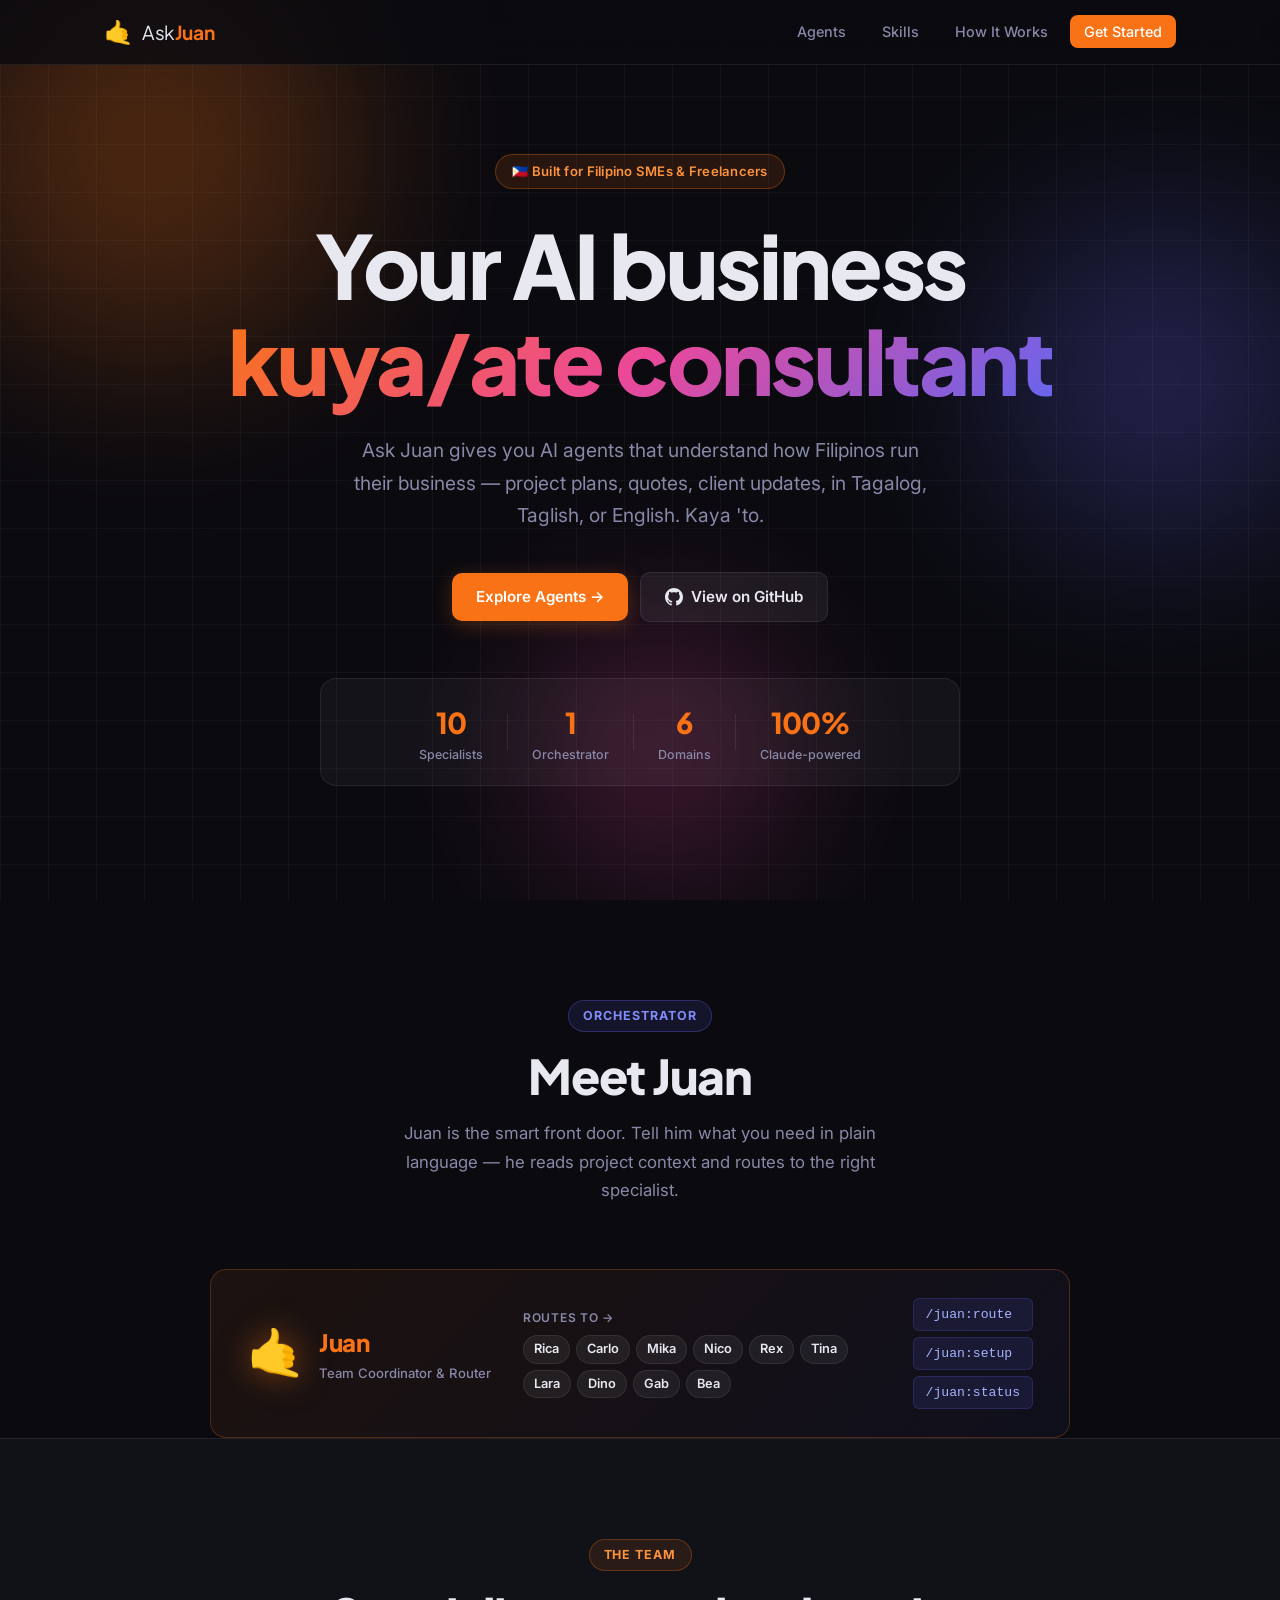
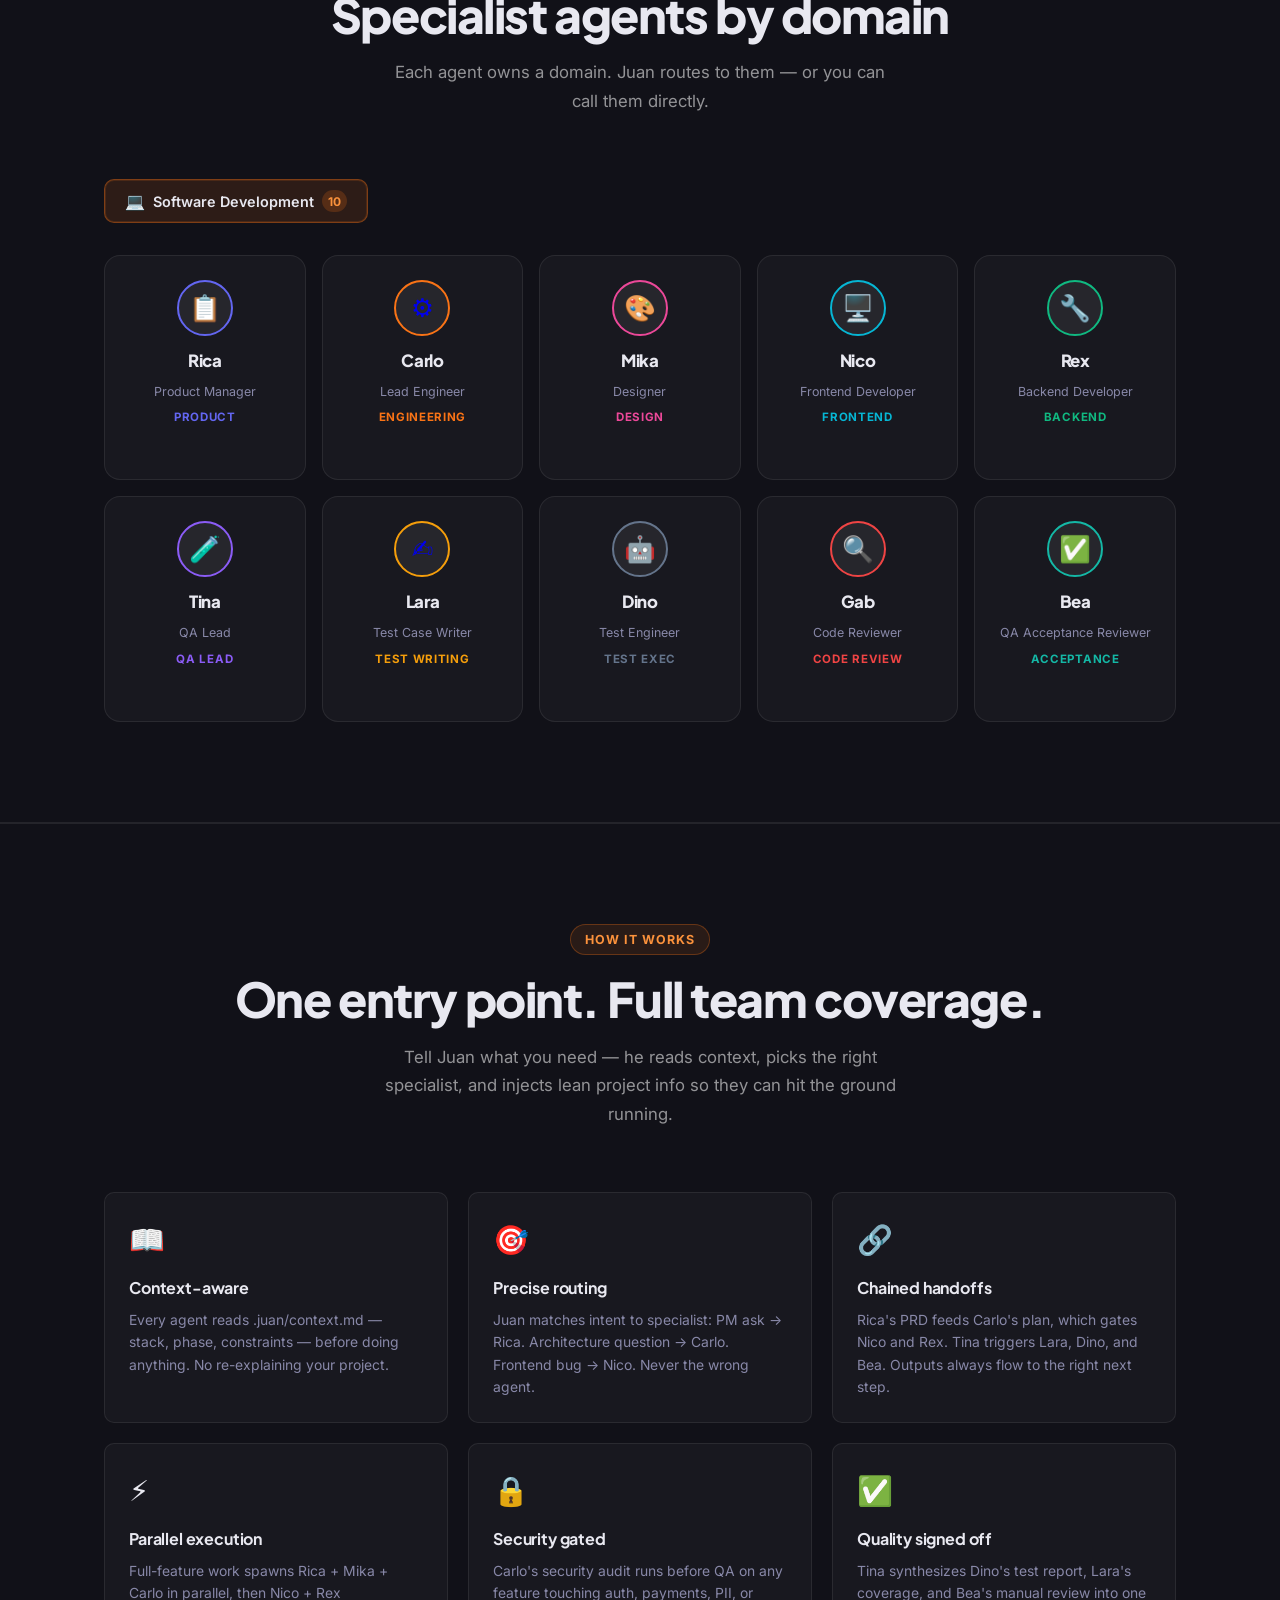
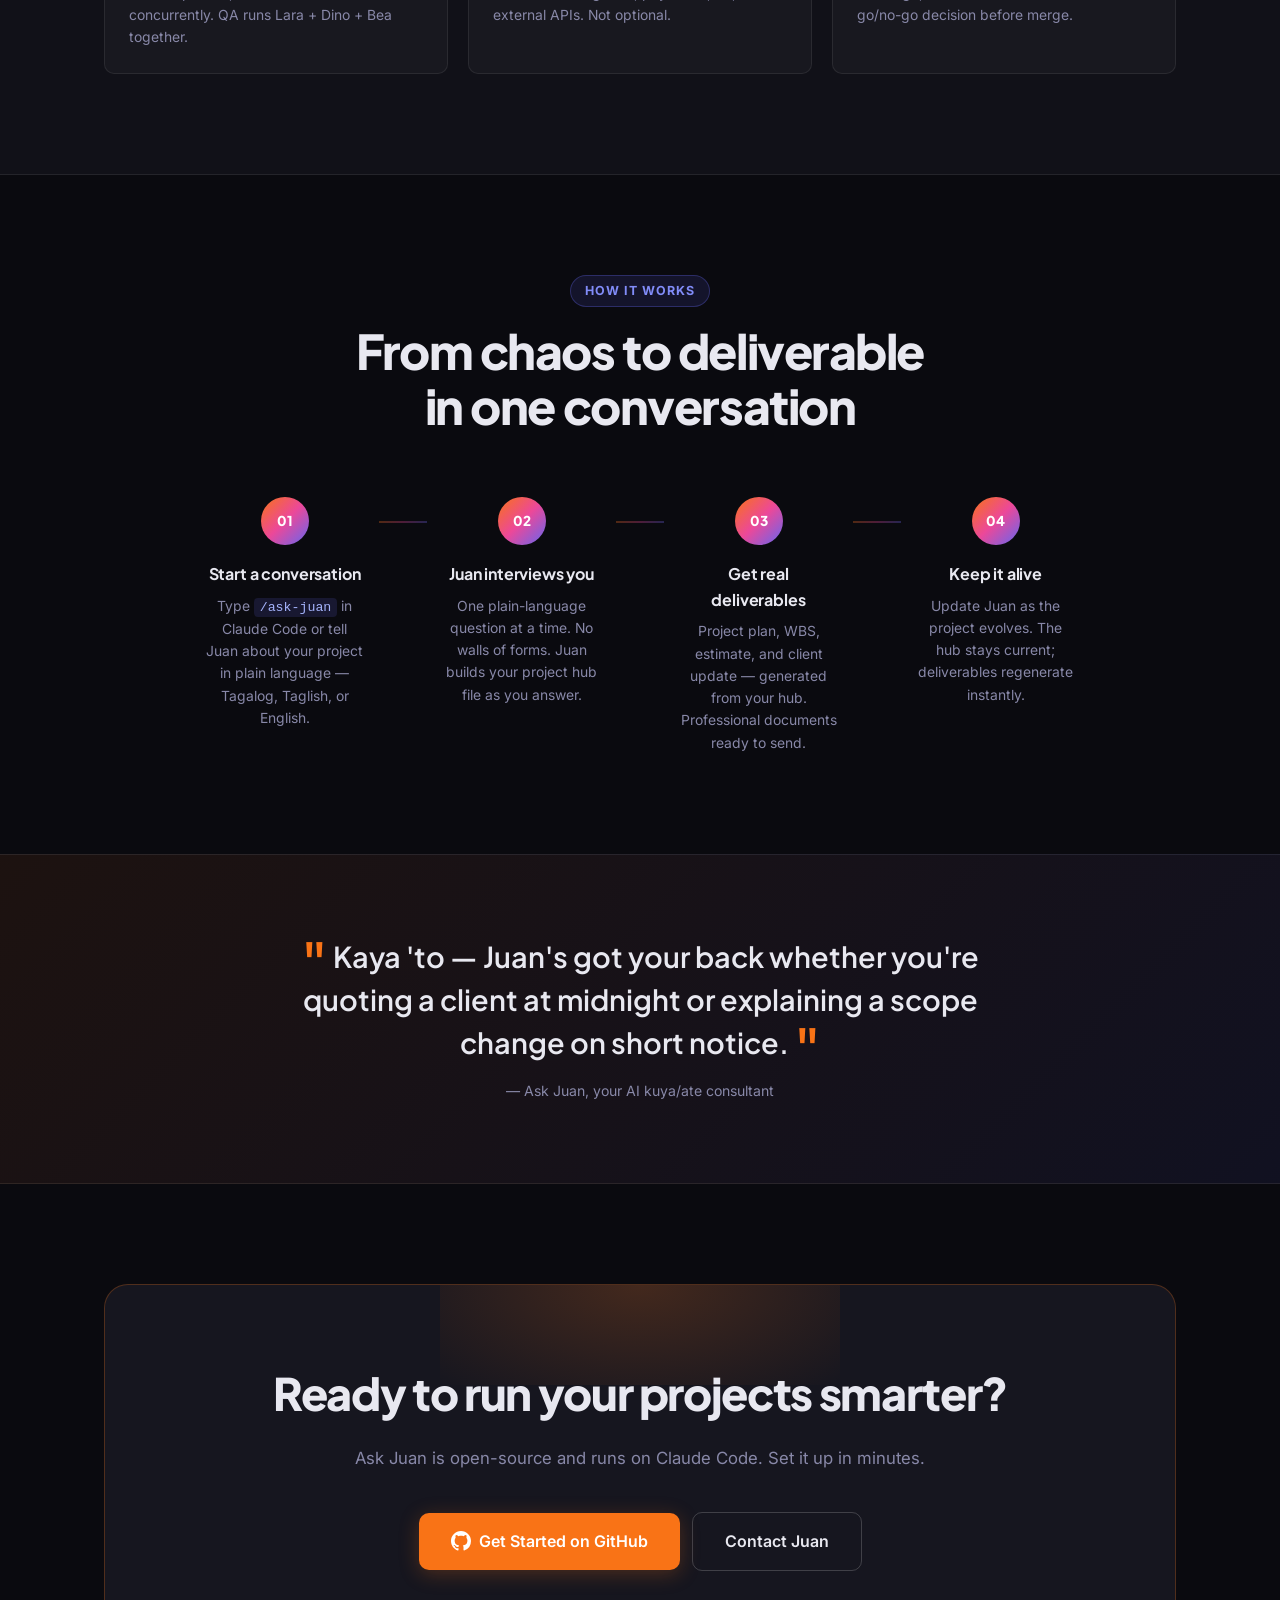
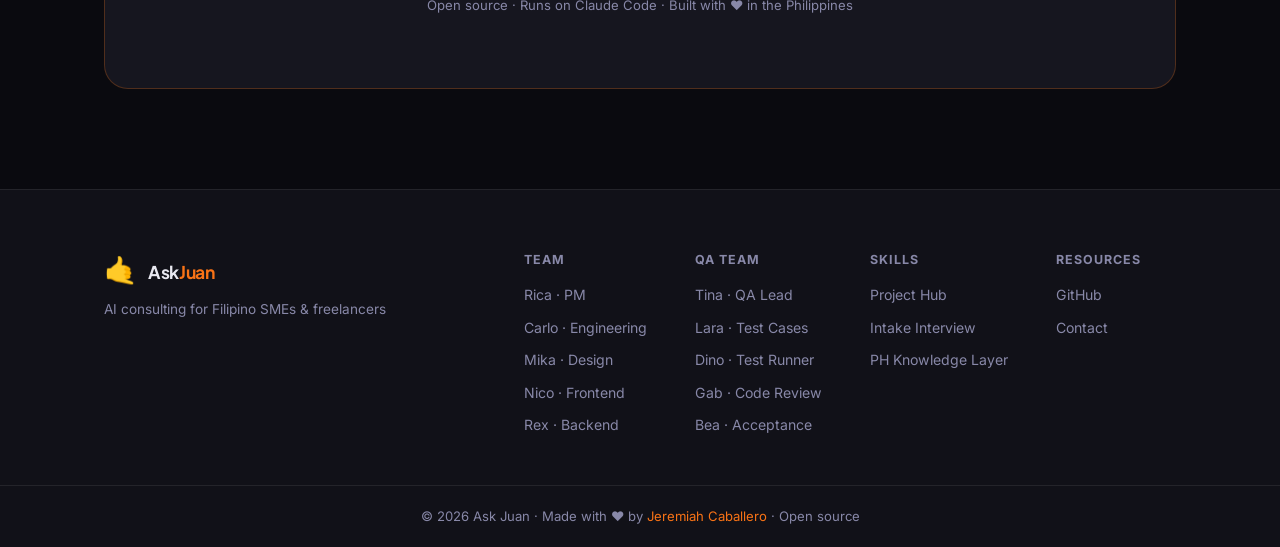
==== docs/index.html @ d59116e1 "feat: initial website — Ask Juan AI team landing page 10 specialist agents (Rica, Carlo, Mika, Nico," ====
<!DOCTYPE html>
<html lang="en">
<head>
  <meta charset="UTF-8" />
  <meta name="viewport" content="width=device-width, initial-scale=1.0" />
  <title>Ask Juan — Your Filipino AI Business Consultant</title>
  <meta name="description" content="AI-powered agents and skills built for Filipino SMEs and freelancers. Get project plans, quotes, and client updates — fast." />
  <link rel="preconnect" href="https://fonts.googleapis.com" />
  <link href="https://fonts.googleapis.com/css2?family=Inter:wght@300;400;500;600;700;800&family=Plus+Jakarta+Sans:wght@400;500;600;700;800&display=swap" rel="stylesheet" />
  <link rel="stylesheet" href="style.css" />
</head>
<body>

  <!-- NAV -->
  <nav class="nav">
    <div class="container nav-inner">
      <a href="#" class="logo">
        <span class="logo-icon">🤙</span>
        <span class="logo-text">Ask<strong>Juan</strong></span>
      </a>
      <ul class="nav-links">
        <li><a href="#agents">Agents</a></li>
        <li><a href="#skills">Skills</a></li>
        <li><a href="#how">How It Works</a></li>
        <li><a href="#contact" class="nav-cta">Get Started</a></li>
      </ul>
      <button class="hamburger" aria-label="Menu">
        <span></span><span></span><span></span>
      </button>
    </div>
  </nav>

  <!-- LANDING SECTIONS -->
  <div id="landing">

    <!-- HERO -->
    <section class="hero">
      <div class="hero-bg">
        <div class="blob blob-1"></div>
        <div class="blob blob-2"></div>
        <div class="blob blob-3"></div>
        <div class="grid-overlay"></div>
      </div>
      <div class="container hero-content">
        <div class="badge">🇵🇭 Built for Filipino SMEs & Freelancers</div>
        <h1 class="hero-title">
          Your AI business<br />
          <span class="gradient-text">kuya/ate consultant</span>
        </h1>
        <p class="hero-sub">
          Ask Juan gives you AI agents that understand how Filipinos run their business —
          project plans, quotes, client updates, in Tagalog, Taglish, or English.
          Kaya 'to.
        </p>
        <div class="hero-actions">
          <a href="#agents" class="btn btn-primary">Explore Agents →</a>
          <a href="https://github.com/jeremiahcaballero/ask-juan" class="btn btn-ghost">
            <svg width="18" height="18" viewBox="0 0 24 24" fill="currentColor"><path d="M12 0C5.37 0 0 5.37 0 12c0 5.31 3.435 9.795 8.205 11.385.6.105.825-.255.825-.57 0-.285-.015-1.23-.015-2.235-3.015.555-3.795-.735-4.035-1.41-.135-.345-.72-1.41-1.23-1.695-.42-.225-1.02-.78-.015-.795.945-.015 1.62.87 1.845 1.23 1.08 1.815 2.805 1.305 3.495.99.105-.78.42-1.305.765-1.605-2.67-.3-5.46-1.335-5.46-5.925 0-1.305.465-2.385 1.23-3.225-.12-.3-.54-1.53.12-3.18 0 0 1.005-.315 3.3 1.23.96-.27 1.98-.405 3-.405s2.04.135 3 .405c2.295-1.56 3.3-1.23 3.3-1.23.66 1.65.24 2.88.12 3.18.765.84 1.23 1.905 1.23 3.225 0 4.605-2.805 5.625-5.475 5.925.435.375.81 1.095.81 2.22 0 1.605-.015 2.895-.015 3.3 0 .315.225.69.825.57A12.02 12.02 0 0 0 24 12c0-6.63-5.37-12-12-12Z"/></svg>
            View on GitHub
          </a>
        </div>
        <div class="hero-stats">
          <div class="stat"><span class="stat-num">10</span><span class="stat-label">Specialists</span></div>
          <div class="stat-divider"></div>
          <div class="stat"><span class="stat-num">1</span><span class="stat-label">Orchestrator</span></div>
          <div class="stat-divider"></div>
          <div class="stat"><span class="stat-num">6</span><span class="stat-label">Domains</span></div>
          <div class="stat-divider"></div>
          <div class="stat"><span class="stat-num">100%</span><span class="stat-label">Claude-powered</span></div>
        </div>
      </div>
    </section>

    <!-- ORCHESTRATOR -->
    <section id="agents" class="section orchestrator-section">
      <div class="container">
        <div class="section-header">
          <div class="section-tag">Orchestrator</div>
          <h2 class="section-title">Meet Juan</h2>
          <p class="section-sub">Juan is the smart front door. Tell him what you need in plain language — he reads project context and routes to the right specialist.</p>
        </div>
        <div class="juan-card">
          <div class="juan-card-left">
            <div class="juan-avatar">🤙</div>
            <div>
              <h3 class="juan-name">Juan</h3>
              <p class="juan-role">Team Coordinator &amp; Router</p>
            </div>
          </div>
          <div class="juan-routes">
            <div class="juan-route-label">Routes to →</div>
            <div class="juan-route-chips">
              <span class="jrc">Rica</span><span class="jrc">Carlo</span><span class="jrc">Mika</span>
              <span class="jrc">Nico</span><span class="jrc">Rex</span><span class="jrc">Tina</span>
              <span class="jrc">Lara</span><span class="jrc">Dino</span><span class="jrc">Gab</span><span class="jrc">Bea</span>
            </div>
          </div>
          <div class="juan-commands">
            <code>/juan:route</code>
            <code>/juan:setup</code>
            <code>/juan:status</code>
          </div>
        </div>
      </div>
    </section>

    <!-- TEAM -->
    <section id="team" class="section section-dark">
      <div class="container">
        <div class="section-header">
          <div class="section-tag light">The Team</div>
          <h2 class="section-title light">Specialist agents by domain</h2>
          <p class="section-sub light">Each agent owns a domain. Juan routes to them — or you can call them directly.</p>
        </div>
        <!-- Domain tabs -->
        <div class="domain-tabs-wrap">
          <div class="domain-tabs" id="domain-tabs">
            <!-- rendered by app.js from DOMAINS data -->
          </div>
        </div>
        <!-- Team grid filtered by selected domain -->
        <div class="team-grid" id="team-grid">
          <!-- rendered by app.js -->
        </div>
      </div>
    </section>

    <!-- HOW JUAN ROUTES -->
    <section id="skills" class="section section-dark">
      <div class="container">
        <div class="section-header">
          <div class="section-tag light">How It Works</div>
          <h2 class="section-title light">One entry point. Full team coverage.</h2>
          <p class="section-sub light">Tell Juan what you need — he reads context, picks the right specialist, and injects lean project info so they can hit the ground running.</p>
        </div>
        <div class="skills-grid">
          <div class="skill-card">
            <div class="skill-icon">📖</div>
            <h4 class="skill-name">Context-aware</h4>
            <p class="skill-desc">Every agent reads .juan/context.md — stack, phase, constraints — before doing anything. No re-explaining your project.</p>
          </div>
          <div class="skill-card">
            <div class="skill-icon">🎯</div>
            <h4 class="skill-name">Precise routing</h4>
            <p class="skill-desc">Juan matches intent to specialist: PM ask → Rica. Architecture question → Carlo. Frontend bug → Nico. Never the wrong agent.</p>
          </div>
          <div class="skill-card">
            <div class="skill-icon">🔗</div>
            <h4 class="skill-name">Chained handoffs</h4>
            <p class="skill-desc">Rica's PRD feeds Carlo's plan, which gates Nico and Rex. Tina triggers Lara, Dino, and Bea. Outputs always flow to the right next step.</p>
          </div>
          <div class="skill-card">
            <div class="skill-icon">⚡</div>
            <h4 class="skill-name">Parallel execution</h4>
            <p class="skill-desc">Full-feature work spawns Rica + Mika + Carlo in parallel, then Nico + Rex concurrently. QA runs Lara + Dino + Bea together.</p>
          </div>
          <div class="skill-card">
            <div class="skill-icon">🔒</div>
            <h4 class="skill-name">Security gated</h4>
            <p class="skill-desc">Carlo's security audit runs before QA on any feature touching auth, payments, PII, or external APIs. Not optional.</p>
          </div>
          <div class="skill-card">
            <div class="skill-icon">✅</div>
            <h4 class="skill-name">Quality signed off</h4>
            <p class="skill-desc">Tina synthesizes Dino's test report, Lara's coverage, and Bea's manual review into one go/no-go decision before merge.</p>
          </div>
        </div>
      </div>
    </section>

    <!-- HOW IT WORKS -->
    <section id="how" class="section">
      <div class="container">
        <div class="section-header">
          <div class="section-tag">How It Works</div>
          <h2 class="section-title">From chaos to deliverable<br />in one conversation</h2>
        </div>
        <div class="steps">
          <div class="step">
            <div class="step-num">01</div>
            <div class="step-body">
              <h4>Start a conversation</h4>
              <p>Type <code>/ask-juan</code> in Claude Code or tell Juan about your project in plain language — Tagalog, Taglish, or English.</p>
            </div>
          </div>
          <div class="step-connector"></div>
          <div class="step">
            <div class="step-num">02</div>
            <div class="step-body">
              <h4>Juan interviews you</h4>
              <p>One plain-language question at a time. No walls of forms. Juan builds your project hub file as you answer.</p>
            </div>
          </div>
          <div class="step-connector"></div>
          <div class="step">
            <div class="step-num">03</div>
            <div class="step-body">
              <h4>Get real deliverables</h4>
              <p>Project plan, WBS, estimate, and client update — generated from your hub. Professional documents ready to send.</p>
            </div>
          </div>
          <div class="step-connector"></div>
          <div class="step">
            <div class="step-num">04</div>
            <div class="step-body">
              <h4>Keep it alive</h4>
              <p>Update Juan as the project evolves. The hub stays current; deliverables regenerate instantly.</p>
            </div>
          </div>
        </div>
      </div>
    </section>

    <!-- QUOTE -->
    <section class="quote-section">
      <div class="container">
        <blockquote class="big-quote">
          <span class="quote-mark">"</span>
          Kaya 'to — Juan's got your back whether you're quoting a client at midnight or explaining a scope change on short notice.
          <span class="quote-mark">"</span>
        </blockquote>
        <p class="quote-attr">— Ask Juan, your AI kuya/ate consultant</p>
      </div>
    </section>

    <!-- CTA -->
    <section id="contact" class="section cta-section">
      <div class="container">
        <div class="cta-card">
          <div class="cta-glow"></div>
          <h2 class="cta-title">Ready to run your projects smarter?</h2>
          <p class="cta-sub">Ask Juan is open-source and runs on Claude Code. Set it up in minutes.</p>
          <div class="cta-actions">
            <a href="https://github.com/jeremiahcaballero/ask-juan" class="btn btn-primary btn-lg">
              <svg width="20" height="20" viewBox="0 0 24 24" fill="currentColor"><path d="M12 0C5.37 0 0 5.37 0 12c0 5.31 3.435 9.795 8.205 11.385.6.105.825-.255.825-.57 0-.285-.015-1.23-.015-2.235-3.015.555-3.795-.735-4.035-1.41-.135-.345-.72-1.41-1.23-1.695-.42-.225-1.02-.78-.015-.795.945-.015 1.62.87 1.845 1.23 1.08 1.815 2.805 1.305 3.495.99.105-.78.42-1.305.765-1.605-2.67-.3-5.46-1.335-5.46-5.925 0-1.305.465-2.385 1.23-3.225-.12-.3-.54-1.53.12-3.18 0 0 1.005-.315 3.3 1.23.96-.27 1.98-.405 3-.405s2.04.135 3 .405c2.295-1.56 3.3-1.23 3.3-1.23.66 1.65.24 2.88.12 3.18.765.84 1.23 1.905 1.23 3.225 0 4.605-2.805 5.625-5.475 5.925.435.375.81 1.095.81 2.22 0 1.605-.015 2.895-.015 3.3 0 .315.225.69.825.57A12.02 12.02 0 0 0 24 12c0-6.63-5.37-12-12-12Z"/></svg>
              Get Started on GitHub
            </a>
            <a href="mailto:training-ph@sun-asterisk.com" class="btn btn-outline btn-lg">Contact Juan</a>
          </div>
          <p class="cta-note">Open source · Runs on Claude Code · Built with ❤️ in the Philippines</p>
        </div>
      </div>
    </section>

  </div><!-- /#landing -->

  <!-- AGENT DETAIL PAGE (rendered by app.js) -->
  <div id="agent-page" class="hidden"></div>

  <!-- FOOTER -->
  <footer class="footer">
    <div class="container footer-inner">
      <div class="footer-brand">
        <span class="logo-icon">🤙</span>
        <span class="logo-text">Ask<strong>Juan</strong></span>
        <p class="footer-tagline">AI consulting for Filipino SMEs &amp; freelancers</p>
      </div>
      <div class="footer-links">
        <div class="footer-col">
          <h5>Team</h5>
          <a href="#agent/rica">Rica · PM</a>
          <a href="#agent/carlo">Carlo · Engineering</a>
          <a href="#agent/mika">Mika · Design</a>
          <a href="#agent/nico">Nico · Frontend</a>
          <a href="#agent/rex">Rex · Backend</a>
        </div>
        <div class="footer-col">
          <h5>QA Team</h5>
          <a href="#agent/tina">Tina · QA Lead</a>
          <a href="#agent/lara">Lara · Test Cases</a>
          <a href="#agent/dino">Dino · Test Runner</a>
          <a href="#agent/gab">Gab · Code Review</a>
          <a href="#agent/bea">Bea · Acceptance</a>
        </div>
        <div class="footer-col">
          <h5>Skills</h5>
          <a href="#skills">Project Hub</a>
          <a href="#skills">Intake Interview</a>
          <a href="#skills">PH Knowledge Layer</a>
        </div>
        <div class="footer-col">
          <h5>Resources</h5>
          <a href="https://github.com/jeremiahcaballero/ask-juan">GitHub</a>
          <a href="mailto:training-ph@sun-asterisk.com">Contact</a>
        </div>
      </div>
    </div>
    <div class="footer-bottom">
      <p>© 2026 Ask Juan · Made with ❤️ by <a href="mailto:training-ph@sun-asterisk.com">Jeremiah Caballero</a> · Open source</p>
    </div>
  </footer>

  <script src="agents.js"></script>
  <script src="app.js"></script>
</body>
</html>
---- docs/style.css ----
/* ===== RESET & BASE ===== */
*, *::before, *::after { box-sizing: border-box; margin: 0; padding: 0; }

:root {
  --bg: #0a0a0f;
  --bg-2: #111118;
  --bg-card: #16161f;
  --border: rgba(255,255,255,0.08);
  --border-hover: rgba(255,255,255,0.18);
  --text: #e8e8f0;
  --text-muted: #8888a8;
  --primary: #f97316;
  --primary-light: #fb923c;
  --primary-glow: rgba(249,115,22,0.25);
  --accent: #6366f1;
  --accent-glow: rgba(99,102,241,0.2);
  --gradient: linear-gradient(135deg, #f97316, #ec4899, #6366f1);
  --radius: 16px;
  --radius-sm: 10px;
  --shadow: 0 4px 24px rgba(0,0,0,0.4);
  --shadow-lg: 0 16px 64px rgba(0,0,0,0.6);
  --font: 'Inter', system-ui, sans-serif;
  --font-display: 'Plus Jakarta Sans', sans-serif;
}

html { scroll-behavior: smooth; }

body {
  font-family: var(--font);
  background: var(--bg);
  color: var(--text);
  line-height: 1.6;
  overflow-x: hidden;
  -webkit-font-smoothing: antialiased;
}

.container {
  max-width: 1120px;
  margin: 0 auto;
  padding: 0 24px;
}

/* ===== NAV ===== */
.nav {
  position: fixed;
  top: 0;
  left: 0;
  right: 0;
  z-index: 100;
  background: rgba(10,10,15,0.8);
  backdrop-filter: blur(20px);
  border-bottom: 1px solid var(--border);
  transition: all 0.3s;
}

.nav-inner {
  display: flex;
  align-items: center;
  justify-content: space-between;
  height: 64px;
}

.logo {
  display: flex;
  align-items: center;
  gap: 10px;
  text-decoration: none;
  font-family: var(--font-display);
  font-size: 1.2rem;
  color: var(--text);
}

.logo-icon { font-size: 1.4rem; }
.logo-text { letter-spacing: -0.02em; }
.logo-text strong { color: var(--primary); }

.nav-links {
  display: flex;
  align-items: center;
  gap: 8px;
  list-style: none;
}

.nav-links a {
  text-decoration: none;
  color: var(--text-muted);
  font-size: 0.9rem;
  font-weight: 500;
  padding: 8px 14px;
  border-radius: 8px;
  transition: all 0.2s;
}

.nav-links a:hover { color: var(--text); background: rgba(255,255,255,0.06); }

.nav-cta {
  background: var(--primary) !important;
  color: #fff !important;
  border-radius: 8px;
}
.nav-cta:hover { background: var(--primary-light) !important; transform: translateY(-1px); }

.hamburger {
  display: none;
  flex-direction: column;
  gap: 5px;
  background: none;
  border: none;
  cursor: pointer;
  padding: 8px;
}
.hamburger span {
  display: block;
  width: 22px;
  height: 2px;
  background: var(--text);
  border-radius: 2px;
  transition: all 0.3s;
}

/* ===== HERO ===== */
.hero {
  position: relative;
  min-height: 100vh;
  display: flex;
  align-items: center;
  padding: 120px 0 80px;
  overflow: hidden;
}

.hero-bg {
  position: absolute;
  inset: 0;
  pointer-events: none;
}

.blob {
  position: absolute;
  border-radius: 50%;
  filter: blur(80px);
  opacity: 0.35;
}
.blob-1 {
  width: 500px; height: 500px;
  background: radial-gradient(circle, #f97316, transparent);
  top: -100px; left: -100px;
}
.blob-2 {
  width: 400px; height: 400px;
  background: radial-gradient(circle, #6366f1, transparent);
  top: 20%; right: -80px;
}
.blob-3 {
  width: 300px; height: 300px;
  background: radial-gradient(circle, #ec4899, transparent);
  bottom: 0; left: 40%;
}

.grid-overlay {
  position: absolute;
  inset: 0;
  background-image:
    linear-gradient(rgba(255,255,255,0.03) 1px, transparent 1px),
    linear-gradient(90deg, rgba(255,255,255,0.03) 1px, transparent 1px);
  background-size: 48px 48px;
}

.hero-content {
  position: relative;
  text-align: center;
}

.badge {
  display: inline-flex;
  align-items: center;
  gap: 6px;
  background: rgba(249,115,22,0.12);
  border: 1px solid rgba(249,115,22,0.3);
  color: var(--primary-light);
  font-size: 0.82rem;
  font-weight: 600;
  padding: 6px 16px;
  border-radius: 100px;
  margin-bottom: 28px;
  letter-spacing: 0.02em;
}

.hero-title {
  font-family: var(--font-display);
  font-size: clamp(2.8rem, 7vw, 5.5rem);
  font-weight: 800;
  line-height: 1.1;
  letter-spacing: -0.03em;
  margin-bottom: 24px;
}

.gradient-text {
  background: var(--gradient);
  -webkit-background-clip: text;
  -webkit-text-fill-color: transparent;
  background-clip: text;
}

.hero-sub {
  font-size: clamp(1rem, 2vw, 1.2rem);
  color: var(--text-muted);
  max-width: 580px;
  margin: 0 auto 40px;
  line-height: 1.7;
}

.hero-actions {
  display: flex;
  align-items: center;
  justify-content: center;
  gap: 12px;
  flex-wrap: wrap;
  margin-bottom: 56px;
}

.hero-stats {
  display: flex;
  align-items: center;
  justify-content: center;
  gap: 0;
  flex-wrap: wrap;
  background: rgba(255,255,255,0.04);
  border: 1px solid var(--border);
  border-radius: var(--radius);
  padding: 20px 32px;
  max-width: 640px;
  margin: 0 auto;
  gap: 0;
}

.stat {
  display: flex;
  flex-direction: column;
  align-items: center;
  padding: 0 24px;
}

.stat-num {
  font-family: var(--font-display);
  font-size: 1.8rem;
  font-weight: 800;
  color: var(--primary);
  letter-spacing: -0.03em;
}

.stat-label {
  font-size: 0.78rem;
  color: var(--text-muted);
  font-weight: 500;
  white-space: nowrap;
}

.stat-divider {
  width: 1px;
  height: 36px;
  background: var(--border);
}

/* ===== BUTTONS ===== */
.btn {
  display: inline-flex;
  align-items: center;
  gap: 8px;
  text-decoration: none;
  font-weight: 600;
  font-size: 0.95rem;
  padding: 12px 24px;
  border-radius: 10px;
  border: none;
  cursor: pointer;
  transition: all 0.2s;
  white-space: nowrap;
}

.btn-primary {
  background: var(--primary);
  color: #fff;
  box-shadow: 0 4px 20px var(--primary-glow);
}
.btn-primary:hover { background: var(--primary-light); transform: translateY(-2px); box-shadow: 0 8px 32px var(--primary-glow); }

.btn-ghost {
  background: rgba(255,255,255,0.06);
  color: var(--text);
  border: 1px solid var(--border);
}
.btn-ghost:hover { background: rgba(255,255,255,0.1); border-color: var(--border-hover); }

.btn-outline {
  background: transparent;
  color: var(--text);
  border: 1.5px solid var(--border-hover);
}
.btn-outline:hover { border-color: var(--primary); color: var(--primary); }

.btn-sm { padding: 9px 18px; font-size: 0.85rem; }
.btn-lg { padding: 16px 32px; font-size: 1rem; }
.disabled { opacity: 0.4; pointer-events: none; color: var(--text-muted); background: rgba(255,255,255,0.04); border: 1px solid var(--border); border-radius: 10px; font-size: 0.85rem; padding: 9px 18px; }

/* ===== SECTIONS ===== */
.section { padding: 100px 0; }

.section-dark {
  background: var(--bg-2);
  border-top: 1px solid var(--border);
  border-bottom: 1px solid var(--border);
}

.section-header {
  text-align: center;
  margin-bottom: 64px;
}

.section-tag {
  display: inline-block;
  background: rgba(99,102,241,0.12);
  border: 1px solid rgba(99,102,241,0.3);
  color: #818cf8;
  font-size: 0.78rem;
  font-weight: 700;
  padding: 5px 14px;
  border-radius: 100px;
  letter-spacing: 0.08em;
  text-transform: uppercase;
  margin-bottom: 16px;
}

.section-tag.light { background: rgba(249,115,22,0.1); border-color: rgba(249,115,22,0.3); color: var(--primary-light); }

.section-title {
  font-family: var(--font-display);
  font-size: clamp(2rem, 4vw, 3rem);
  font-weight: 800;
  letter-spacing: -0.03em;
  line-height: 1.15;
  margin-bottom: 16px;
}

.section-title.light { color: var(--text); }

.section-sub {
  font-size: 1.05rem;
  color: var(--text-muted);
  max-width: 520px;
  margin: 0 auto;
  line-height: 1.7;
}
.section-sub.light { color: rgba(255,255,255,0.55); }

/* ===== AGENTS ===== */
.agents-grid {
  display: grid;
  grid-template-columns: 1fr 1fr 1fr;
  gap: 24px;
}

@media (max-width: 900px) {
  .agents-grid { grid-template-columns: 1fr; max-width: 520px; margin: 0 auto; }
}

.agent-card {
  background: var(--bg-card);
  border: 1px solid var(--border);
  border-radius: var(--radius);
  padding: 28px;
  display: flex;
  flex-direction: column;
  gap: 14px;
  transition: all 0.3s;
}

.agent-card:hover {
  border-color: var(--border-hover);
  transform: translateY(-4px);
  box-shadow: var(--shadow-lg);
}

.agent-card.featured {
  border-color: rgba(249,115,22,0.3);
  background: linear-gradient(135deg, rgba(249,115,22,0.06), rgba(99,102,241,0.04));
  box-shadow: 0 0 0 1px rgba(249,115,22,0.1) inset;
}

.agent-card-top {
  display: flex;
  align-items: center;
  justify-content: space-between;
}

.agent-icon { font-size: 2rem; }

.agent-badge {
  font-size: 0.72rem;
  font-weight: 700;
  padding: 3px 10px;
  border-radius: 100px;
  background: var(--primary);
  color: #fff;
  letter-spacing: 0.04em;
  text-transform: uppercase;
}

.agent-badge.coming {
  background: rgba(255,255,255,0.08);
  color: var(--text-muted);
}

.agent-name {
  font-family: var(--font-display);
  font-size: 1.4rem;
  font-weight: 800;
  letter-spacing: -0.02em;
}

.agent-role {
  font-size: 0.82rem;
  color: var(--primary);
  font-weight: 600;
  letter-spacing: 0.03em;
  text-transform: uppercase;
  margin-top: -8px;
}

.agent-desc {
  font-size: 0.92rem;
  color: var(--text-muted);
  line-height: 1.65;
}

.agent-delivers {
  list-style: none;
  display: flex;
  flex-direction: column;
  gap: 6px;
  flex: 1;
}

.agent-delivers li {
  font-size: 0.88rem;
  color: var(--text-muted);
}

.agent-tag-row {
  display: flex;
  flex-wrap: wrap;
  gap: 6px;
}

.tag {
  font-size: 0.75rem;
  font-weight: 600;
  padding: 3px 10px;
  border-radius: 100px;
  background: rgba(99,102,241,0.1);
  border: 1px solid rgba(99,102,241,0.2);
  color: #a5b4fc;
}

/* ===== SKILLS ===== */
.skills-grid {
  display: grid;
  grid-template-columns: repeat(3, 1fr);
  gap: 20px;
}

@media (max-width: 768px) {
  .skills-grid { grid-template-columns: 1fr 1fr; }
}

@media (max-width: 480px) {
  .skills-grid { grid-template-columns: 1fr; }
}

.skill-card {
  background: rgba(255,255,255,0.03);
  border: 1px solid var(--border);
  border-radius: var(--radius-sm);
  padding: 24px;
  transition: all 0.3s;
}

.skill-card:hover {
  background: rgba(255,255,255,0.06);
  border-color: var(--border-hover);
  transform: translateY(-2px);
}

.skill-icon { font-size: 1.8rem; margin-bottom: 12px; }

.skill-name {
  font-family: var(--font-display);
  font-size: 1rem;
  font-weight: 700;
  margin-bottom: 8px;
  letter-spacing: -0.01em;
}

.skill-desc {
  font-size: 0.87rem;
  color: var(--text-muted);
  line-height: 1.6;
}

/* ===== HOW IT WORKS ===== */
.steps {
  display: flex;
  align-items: flex-start;
  justify-content: center;
  gap: 0;
  max-width: 900px;
  margin: 0 auto;
}

.step {
  flex: 1;
  text-align: center;
  padding: 0 16px;
}

.step-num {
  display: inline-flex;
  align-items: center;
  justify-content: center;
  width: 48px;
  height: 48px;
  border-radius: 50%;
  background: var(--gradient);
  font-family: var(--font-display);
  font-size: 0.85rem;
  font-weight: 800;
  color: #fff;
  margin: 0 auto 16px;
}

.step-body h4 {
  font-family: var(--font-display);
  font-size: 1rem;
  font-weight: 700;
  margin-bottom: 8px;
  letter-spacing: -0.01em;
}

.step-body p {
  font-size: 0.87rem;
  color: var(--text-muted);
  line-height: 1.6;
}

.step-body code {
  background: rgba(99,102,241,0.15);
  color: #a5b4fc;
  padding: 2px 6px;
  border-radius: 4px;
  font-size: 0.83rem;
}

.step-connector {
  width: 48px;
  height: 2px;
  background: var(--gradient);
  opacity: 0.3;
  flex-shrink: 0;
  margin-top: 24px;
}

@media (max-width: 700px) {
  .steps { flex-direction: column; align-items: center; }
  .step-connector { width: 2px; height: 32px; }
}

/* ===== QUOTE ===== */
.quote-section {
  padding: 80px 0;
  background: linear-gradient(135deg, rgba(249,115,22,0.08), rgba(99,102,241,0.08));
  border-top: 1px solid var(--border);
  border-bottom: 1px solid var(--border);
}

.big-quote {
  font-family: var(--font-display);
  font-size: clamp(1.2rem, 3vw, 1.8rem);
  font-weight: 600;
  font-style: normal;
  text-align: center;
  line-height: 1.5;
  max-width: 780px;
  margin: 0 auto 16px;
  color: var(--text);
}

.quote-mark {
  color: var(--primary);
  font-size: 2em;
  line-height: 0;
  vertical-align: -0.3em;
}

.quote-attr {
  text-align: center;
  font-size: 0.88rem;
  color: var(--text-muted);
}

/* ===== CTA ===== */
.cta-section { padding: 100px 0; }

.cta-card {
  position: relative;
  background: var(--bg-card);
  border: 1px solid rgba(249,115,22,0.25);
  border-radius: 24px;
  padding: 72px 48px;
  text-align: center;
  overflow: hidden;
}

.cta-glow {
  position: absolute;
  top: -100px; left: 50%; transform: translateX(-50%);
  width: 400px; height: 200px;
  background: radial-gradient(ellipse, rgba(249,115,22,0.2), transparent);
  pointer-events: none;
}

.cta-title {
  font-family: var(--font-display);
  font-size: clamp(1.8rem, 4vw, 2.8rem);
  font-weight: 800;
  letter-spacing: -0.03em;
  margin-bottom: 16px;
  position: relative;
}

.cta-sub {
  font-size: 1.05rem;
  color: var(--text-muted);
  margin-bottom: 40px;
  position: relative;
}

.cta-actions {
  display: flex;
  align-items: center;
  justify-content: center;
  gap: 12px;
  flex-wrap: wrap;
  position: relative;
  margin-bottom: 24px;
}

.cta-note {
  font-size: 0.82rem;
  color: var(--text-muted);
  position: relative;
}

/* ===== FOOTER ===== */
.footer {
  background: var(--bg-2);
  border-top: 1px solid var(--border);
  padding: 60px 0 0;
}

.footer-inner {
  display: flex;
  gap: 64px;
  flex-wrap: wrap;
  margin-bottom: 48px;
}

.footer-brand {
  flex: 1;
  min-width: 200px;
}

.footer-brand .logo-icon { font-size: 1.6rem; }
.footer-brand .logo-text { font-family: var(--font-display); font-size: 1.1rem; font-weight: 700; letter-spacing: -0.02em; color: var(--text); margin-left: 8px; }
.footer-brand .logo-text strong { color: var(--primary); }

.footer-tagline {
  margin-top: 8px;
  font-size: 0.85rem;
  color: var(--text-muted);
}

.footer-links {
  display: flex;
  gap: 48px;
  flex-wrap: wrap;
}

.footer-col {
  display: flex;
  flex-direction: column;
  gap: 10px;
  min-width: 120px;
}

.footer-col h5 {
  font-size: 0.78rem;
  font-weight: 700;
  letter-spacing: 0.08em;
  text-transform: uppercase;
  color: var(--text-muted);
  margin-bottom: 4px;
}

.footer-col a {
  font-size: 0.88rem;
  color: var(--text-muted);
  text-decoration: none;
  transition: color 0.2s;
}
.footer-col a:hover { color: var(--text); }

.footer-bottom {
  border-top: 1px solid var(--border);
  padding: 20px 24px;
  text-align: center;
  font-size: 0.82rem;
  color: var(--text-muted);
}

.footer-bottom a {
  color: var(--primary);
  text-decoration: none;
}

/* ===== MOBILE NAV ===== */
@media (max-width: 640px) {
  .nav-links { display: none; }
  .hamburger { display: flex; }
  .nav-links.open {
    display: flex;
    flex-direction: column;
    position: fixed;
    top: 64px; left: 0; right: 0;
    background: rgba(10,10,15,0.97);
    border-bottom: 1px solid var(--border);
    padding: 16px 24px 24px;
    gap: 4px;
  }
  .hero-stats { gap: 16px; flex-wrap: wrap; }
  .stat-divider { display: none; }
  .steps { gap: 24px; }
  .cta-card { padding: 48px 24px; }
  .footer-inner { gap: 40px; }
}

/* ===== SCROLL ANIMATIONS ===== */
.fade-up {
  opacity: 0;
  transform: translateY(32px);
  transition: opacity 0.6s ease, transform 0.6s ease;
}
.fade-up.visible {
  opacity: 1;
  transform: translateY(0);
}

/* ===== UTILITY ===== */
.hidden { display: none !important; }

/* ===== JUAN ORCHESTRATOR CARD ===== */
.orchestrator-section { padding-bottom: 0; }

.juan-card {
  display: flex;
  align-items: center;
  gap: 32px;
  flex-wrap: wrap;
  background: linear-gradient(135deg, rgba(249,115,22,0.08), rgba(99,102,241,0.06));
  border: 1px solid rgba(249,115,22,0.25);
  border-radius: var(--radius);
  padding: 28px 36px;
  max-width: 860px;
  margin: 0 auto;
}

.juan-card-left {
  display: flex;
  align-items: center;
  gap: 16px;
  flex-shrink: 0;
}

.juan-avatar {
  font-size: 2.8rem;
  filter: drop-shadow(0 0 16px rgba(249,115,22,0.5));
}

.juan-name {
  font-family: var(--font-display);
  font-size: 1.5rem;
  font-weight: 800;
  letter-spacing: -0.02em;
  color: var(--primary);
}

.juan-role {
  font-size: 0.82rem;
  color: var(--text-muted);
  font-weight: 500;
  margin-top: 2px;
}

.juan-routes { flex: 1; min-width: 200px; }

.juan-route-label {
  font-size: 0.75rem;
  color: var(--text-muted);
  font-weight: 600;
  letter-spacing: 0.06em;
  text-transform: uppercase;
  margin-bottom: 8px;
}

.juan-route-chips {
  display: flex;
  flex-wrap: wrap;
  gap: 6px;
}

.jrc {
  font-size: 0.8rem;
  font-weight: 600;
  padding: 3px 10px;
  border-radius: 100px;
  background: rgba(255,255,255,0.06);
  border: 1px solid var(--border);
  color: var(--text);
  transition: all 0.2s;
}

.jrc:hover { border-color: var(--primary); color: var(--primary); }

.juan-commands {
  display: flex;
  flex-direction: column;
  gap: 6px;
  flex-shrink: 0;
}

.juan-commands code {
  display: block;
  font-family: 'Courier New', monospace;
  font-size: 0.82rem;
  background: rgba(99,102,241,0.12);
  color: #a5b4fc;
  padding: 5px 12px;
  border-radius: 6px;
  border: 1px solid rgba(99,102,241,0.2);
}

/* ===== DOMAIN TABS ===== */
.domain-tabs-wrap {
  margin-bottom: 32px;
}

.domain-tabs {
  display: flex;
  gap: 8px;
  flex-wrap: wrap;
}

.domain-tab {
  display: inline-flex;
  align-items: center;
  gap: 8px;
  background: rgba(255,255,255,0.04);
  border: 1px solid var(--border);
  color: var(--text-muted);
  font-family: var(--font);
  font-size: 0.9rem;
  font-weight: 600;
  padding: 10px 20px;
  border-radius: 10px;
  cursor: pointer;
  transition: all 0.2s;
  white-space: nowrap;
}

.domain-tab:hover {
  background: rgba(255,255,255,0.08);
  color: var(--text);
  border-color: var(--border-hover);
}

.domain-tab.active {
  background: rgba(249,115,22,0.12);
  border-color: rgba(249,115,22,0.4);
  color: var(--text);
  box-shadow: 0 0 0 1px rgba(249,115,22,0.15) inset;
}

.domain-tab-icon { font-size: 1rem; }

.domain-tab-count {
  display: inline-flex;
  align-items: center;
  justify-content: center;
  min-width: 22px;
  height: 22px;
  padding: 0 6px;
  border-radius: 100px;
  background: rgba(255,255,255,0.08);
  font-size: 0.75rem;
  font-weight: 700;
  color: var(--text-muted);
}

.domain-tab.active .domain-tab-count {
  background: rgba(249,115,22,0.2);
  color: var(--primary-light);
}

/* ===== TEAM GRID ===== */
.team-grid {
  display: grid;
  grid-template-columns: repeat(5, 1fr);
  gap: 16px;
}

@media (max-width: 900px) { .team-grid { grid-template-columns: repeat(3, 1fr); } }
@media (max-width: 560px) { .team-grid { grid-template-columns: repeat(2, 1fr); } }

.team-card {
  display: flex;
  flex-direction: column;
  align-items: center;
  text-align: center;
  gap: 8px;
  background: rgba(255,255,255,0.03);
  border: 1px solid var(--border);
  border-radius: var(--radius);
  padding: 24px 16px 20px;
  text-decoration: none;
  transition: all 0.25s;
  cursor: pointer;
}

.team-card:hover {
  background: rgba(255,255,255,0.06);
  border-color: var(--agent-color, var(--primary));
  transform: translateY(-4px);
  box-shadow: 0 8px 32px rgba(0,0,0,0.3);
}

.team-card-avatar {
  width: 56px;
  height: 56px;
  border-radius: 50%;
  background: rgba(255,255,255,0.06);
  border: 2px solid var(--agent-color, var(--border));
  display: flex;
  align-items: center;
  justify-content: center;
  font-size: 1.6rem;
  margin-bottom: 4px;
  transition: box-shadow 0.25s;
}

.team-card:hover .team-card-avatar {
  box-shadow: 0 0 16px var(--agent-color, var(--primary-glow));
}

.team-card-name {
  font-family: var(--font-display);
  font-size: 1.05rem;
  font-weight: 800;
  letter-spacing: -0.02em;
  color: var(--text);
}

.team-card-role {
  font-size: 0.78rem;
  color: var(--text-muted);
  line-height: 1.4;
}

.team-card-domain {
  font-size: 0.72rem;
  font-weight: 700;
  letter-spacing: 0.06em;
  text-transform: uppercase;
}

.team-card-cta {
  font-size: 0.8rem;
  font-weight: 600;
  color: var(--text-muted);
  margin-top: 4px;
  opacity: 0;
  transition: opacity 0.2s;
}

.team-card:hover .team-card-cta { opacity: 1; color: var(--agent-color, var(--primary)); }

/* ===== AGENT DETAIL PAGE ===== */
.adp { min-height: 100vh; }

/* Hero */
.adp-hero {
  position: relative;
  padding: 120px 0 64px;
  overflow: hidden;
  border-bottom: 1px solid var(--border);
}

.adp-hero-bg { position: absolute; inset: 0; pointer-events: none; }

.adp-blob {
  position: absolute;
  border-radius: 50%;
  filter: blur(80px);
  opacity: 0.3;
}
.adp-blob-1 {
  width: 400px; height: 400px;
  background: radial-gradient(circle, #f97316, transparent);
  top: -80px; left: -80px;
}
.adp-blob-2 {
  width: 300px; height: 300px;
  background: radial-gradient(circle, #6366f1, transparent);
  bottom: -40px; right: -40px;
}

.adp-back {
  display: inline-flex;
  align-items: center;
  gap: 6px;
  color: var(--text-muted);
  text-decoration: none;
  font-size: 0.88rem;
  font-weight: 500;
  margin-bottom: 40px;
  transition: color 0.2s;
  position: relative;
}
.adp-back:hover { color: var(--text); }

.adp-hero-inner { position: relative; }

.adp-hero-content {
  display: flex;
  align-items: flex-start;
  gap: 32px;
}

.adp-icon {
  font-size: 4rem;
  flex-shrink: 0;
  filter: drop-shadow(0 0 24px rgba(249,115,22,0.4));
  animation: adp-icon-float 4s ease-in-out infinite;
}

@keyframes adp-icon-float {
  0%, 100% { transform: translateY(0); }
  50% { transform: translateY(-8px); }
}

.adp-domain-tag {
  display: inline-block;
  font-size: 0.75rem;
  font-weight: 700;
  letter-spacing: 0.1em;
  text-transform: uppercase;
  color: var(--primary);
  margin-bottom: 8px;
}

.adp-title {
  font-family: var(--font-display);
  font-size: clamp(2.4rem, 5vw, 4rem);
  font-weight: 800;
  letter-spacing: -0.03em;
  line-height: 1.1;
  margin-bottom: 6px;
}

.adp-role {
  font-size: 0.9rem;
  font-weight: 600;
  color: var(--primary);
  letter-spacing: 0.04em;
  text-transform: uppercase;
  margin-bottom: 16px;
}

.adp-tagline {
  font-size: 1.1rem;
  color: var(--text-muted);
  line-height: 1.65;
  max-width: 540px;
  margin-bottom: 20px;
}

.adp-tag-row { display: flex; flex-wrap: wrap; gap: 8px; }

@media (max-width: 600px) {
  .adp-hero-content { flex-direction: column; gap: 16px; }
  .adp-icon { font-size: 3rem; }
}

/* Tab bar */
.adp-tabs-wrap {
  position: sticky;
  top: 64px;
  z-index: 50;
  background: rgba(10,10,15,0.9);
  backdrop-filter: blur(20px);
  border-bottom: 1px solid var(--border);
}

.adp-tabs {
  display: flex;
  gap: 4px;
  padding: 12px 0;
  overflow-x: auto;
  scrollbar-width: none;
}
.adp-tabs::-webkit-scrollbar { display: none; }

.adp-tab {
  flex-shrink: 0;
  background: none;
  border: none;
  color: var(--text-muted);
  font-family: var(--font);
  font-size: 0.9rem;
  font-weight: 600;
  padding: 9px 20px;
  border-radius: 8px;
  cursor: pointer;
  transition: all 0.2s;
  white-space: nowrap;
}
.adp-tab:hover { color: var(--text); background: rgba(255,255,255,0.05); }
.adp-tab.active {
  color: var(--text);
  background: rgba(249,115,22,0.12);
  box-shadow: inset 0 0 0 1px rgba(249,115,22,0.3);
}

/* Panels */
.adp-panels { padding: 64px 24px 100px; }

.adp-panel { display: none; }
.adp-panel.active { display: block; }

.adp-tab-section { max-width: 900px; margin: 0 auto; }

.adp-section-title {
  font-family: var(--font-display);
  font-size: clamp(1.6rem, 3vw, 2.2rem);
  font-weight: 800;
  letter-spacing: -0.03em;
  margin-bottom: 10px;
}

.adp-section-sub {
  font-size: 1rem;
  color: var(--text-muted);
  line-height: 1.65;
  margin-bottom: 48px;
}

/* ===== WORKFLOW 3D ANIMATION ===== */
.wf-scene {
  perspective: 900px;
  perspective-origin: 50% 35%;
  padding: 40px 0 20px;
  overflow: hidden;
  margin-bottom: 48px;
}

.wf-stage {
  transform: rotateX(14deg) rotateY(-4deg);
  transform-style: preserve-3d;
  animation: wf-stage-breathe 10s ease-in-out infinite;
}

@keyframes wf-stage-breathe {
  0%, 100% { transform: rotateX(14deg) rotateY(-4deg); }
  50%       { transform: rotateX(9deg)  rotateY(4deg);  }
}

.wf-track {
  display: flex;
  align-items: center;
  justify-content: center;
  flex-wrap: wrap;
  gap: 0;
  row-gap: 24px;
}

.wf-node {
  position: relative;
  background: var(--bg-card);
  border: 1px solid var(--border);
  border-radius: 14px;
  padding: 20px 16px;
  text-align: center;
  min-width: 130px;
  max-width: 150px;
  flex-shrink: 0;
  transform-style: preserve-3d;
  animation: wf-float 3.2s ease-in-out infinite;
  animation-delay: calc(var(--i) * 0.55s);
  transition: border-color 0.4s, box-shadow 0.4s;
}

@keyframes wf-float {
  0%, 100% { transform: translateY(0) translateZ(16px); }
  50%       { transform: translateY(-10px) translateZ(28px); }
}

.wf-node.active {
  border-color: var(--primary);
  box-shadow: 0 0 20px var(--primary-glow), 0 0 48px rgba(249,115,22,0.15);
}

.wf-node-glow {
  position: absolute;
  inset: -1px;
  border-radius: 14px;
  background: var(--primary);
  opacity: 0;
  filter: blur(12px);
  transition: opacity 0.4s;
  pointer-events: none;
  z-index: -1;
}
.wf-node.active .wf-node-glow { opacity: 0.18; }

.wf-node-icon { font-size: 1.8rem; margin-bottom: 8px; }

.wf-node-label {
  font-family: var(--font-display);
  font-size: 0.82rem;
  font-weight: 700;
  color: var(--text);
  margin-bottom: 4px;
  line-height: 1.3;
}

.wf-node-sub {
  font-size: 0.72rem;
  color: var(--text-muted);
  line-height: 1.4;
}

.wf-connector {
  display: flex;
  align-items: center;
  padding: 0 6px;
  flex-shrink: 0;
  transform: translateZ(16px);
}

.wf-conn-line {
  width: 40px;
  height: 2px;
  background: linear-gradient(90deg, var(--primary), var(--accent));
  border-radius: 2px;
  position: relative;
  overflow: hidden;
}

.wf-conn-line::after {
  content: '';
  position: absolute;
  inset: 0;
  background: linear-gradient(90deg, transparent 0%, rgba(255,255,255,0.7) 50%, transparent 100%);
  animation: wf-flow 1.8s linear infinite;
}

@keyframes wf-flow {
  0%   { transform: translateX(-100%); }
  100% { transform: translateX(200%); }
}

/* Workflow legend */
.wf-legend {
  display: flex;
  flex-direction: column;
  gap: 12px;
  background: rgba(255,255,255,0.02);
  border: 1px solid var(--border);
  border-radius: var(--radius);
  padding: 24px 28px;
}

.wf-legend-item {
  display: flex;
  align-items: center;
  gap: 12px;
  font-size: 0.88rem;
}

.wf-legend-num {
  font-family: var(--font-display);
  font-size: 0.75rem;
  font-weight: 700;
  color: var(--primary);
  min-width: 24px;
}

.wf-legend-icon { font-size: 1.1rem; min-width: 24px; text-align: center; }

.wf-legend-label {
  font-weight: 600;
  color: var(--text);
  min-width: 150px;
}

.wf-legend-sub { color: var(--text-muted); }

@media (max-width: 700px) {
  .wf-track { gap: 0; row-gap: 16px; }
  .wf-connector { display: none; }
  .wf-node { min-width: 110px; max-width: 130px; padding: 16px 12px; }
  .wf-legend-item { flex-wrap: wrap; }
  .wf-legend-sub { display: none; }
}

/* ===== OUTPUTS TAB ===== */
.out-grid {
  display: grid;
  grid-template-columns: 1fr 1fr;
  gap: 20px;
}

@media (max-width: 640px) { .out-grid { grid-template-columns: 1fr; } }

.out-card {
  background: var(--bg-card);
  border: 1px solid var(--border);
  border-radius: var(--radius);
  overflow: hidden;
  transition: border-color 0.3s, transform 0.3s;
}

.out-card:hover {
  border-color: var(--border-hover);
  transform: translateY(-3px);
}

.out-card-header {
  display: flex;
  align-items: flex-start;
  gap: 14px;
  padding: 20px 20px 16px;
}

.out-icon { font-size: 1.6rem; flex-shrink: 0; }

.out-title {
  font-family: var(--font-display);
  font-size: 1rem;
  font-weight: 700;
  margin-bottom: 4px;
  letter-spacing: -0.01em;
}

.out-desc { font-size: 0.84rem; color: var(--text-muted); line-height: 1.5; }

.out-preview {
  border-top: 1px solid var(--border);
  background: rgba(0,0,0,0.3);
}

.out-preview-bar {
  display: flex;
  align-items: center;
  gap: 6px;
  padding: 8px 14px;
  border-bottom: 1px solid var(--border);
}

.out-preview-dot {
  width: 8px; height: 8px;
  border-radius: 50%;
  background: var(--border-hover);
}
.out-preview-dot:nth-child(1) { background: #ff5f57; }
.out-preview-dot:nth-child(2) { background: #febc2e; }
.out-preview-dot:nth-child(3) { background: #28c840; }

.out-preview-label {
  font-size: 0.75rem;
  color: var(--text-muted);
  margin-left: 4px;
  font-weight: 500;
}

.out-preview-body {
  font-family: 'Courier New', monospace;
  font-size: 0.75rem;
  line-height: 1.6;
  color: #a8b4c8;
  padding: 16px;
  margin: 0;
  white-space: pre-wrap;
  word-break: break-word;
  max-height: 220px;
  overflow-y: auto;
}

/* ===== PROMPT TAB ===== */
.prompt-demo { display: flex; flex-direction: column; gap: 20px; }

.prompt-block {
  background: var(--bg-card);
  border: 1px solid var(--border);
  border-radius: var(--radius);
  overflow: hidden;
}

.prompt-block-header {
  display: flex;
  align-items: center;
  justify-content: space-between;
  padding: 12px 16px;
  border-bottom: 1px solid var(--border);
  background: rgba(0,0,0,0.2);
}

.prompt-trigger {
  font-family: 'Courier New', monospace;
  font-size: 0.85rem;
  font-weight: 600;
  color: var(--primary);
  background: rgba(249,115,22,0.12);
  padding: 3px 10px;
  border-radius: 6px;
  border: 1px solid rgba(249,115,22,0.25);
}

.prompt-copy-btn {
  background: rgba(255,255,255,0.06);
  border: 1px solid var(--border);
  color: var(--text-muted);
  font-size: 0.8rem;
  font-weight: 600;
  padding: 6px 14px;
  border-radius: 6px;
  cursor: pointer;
  transition: all 0.2s;
  font-family: var(--font);
}
.prompt-copy-btn:hover { background: rgba(255,255,255,0.1); color: var(--text); }
.prompt-copy-btn.copied { background: rgba(34,197,94,0.12); border-color: rgba(34,197,94,0.3); color: #4ade80; }

.prompt-bubble {
  padding: 20px 20px 16px;
}

.prompt-bubble + .prompt-bubble {
  border-top: 1px solid var(--border);
  background: rgba(99,102,241,0.04);
}

.prompt-bubble-label {
  font-size: 0.75rem;
  font-weight: 700;
  letter-spacing: 0.06em;
  text-transform: uppercase;
  color: var(--text-muted);
  margin-bottom: 10px;
}

.prompt-bubble.agent .prompt-bubble-label { color: var(--primary); }

.prompt-text {
  font-family: var(--font);
  font-size: 0.92rem;
  line-height: 1.7;
  color: var(--text);
  margin: 0;
  white-space: pre-wrap;
  word-break: break-word;
}

.prompt-hint {
  display: flex;
  align-items: flex-start;
  gap: 10px;
  background: rgba(99,102,241,0.08);
  border: 1px solid rgba(99,102,241,0.2);
  border-radius: var(--radius-sm);
  padding: 14px 16px;
  font-size: 0.88rem;
  color: #a5b4fc;
  line-height: 1.55;
}

.prompt-hint-icon { flex-shrink: 0; font-size: 1rem; }

/* ===== SKILLS TAB ===== */
.adp-skills-grid {
  display: grid;
  grid-template-columns: repeat(3, 1fr);
  gap: 16px;
}

@media (max-width: 700px) { .adp-skills-grid { grid-template-columns: 1fr 1fr; } }
@media (max-width: 440px) { .adp-skills-grid { grid-template-columns: 1fr; } }

.adp-skill-card {
  background: rgba(255,255,255,0.03);
  border: 1px solid var(--border);
  border-radius: var(--radius-sm);
  padding: 20px;
  transition: all 0.25s;
}

.adp-skill-card:hover {
  background: rgba(255,255,255,0.06);
  border-color: rgba(249,115,22,0.3);
  transform: translateY(-2px);
}

.adp-skill-icon { font-size: 1.6rem; margin-bottom: 10px; }

.adp-skill-name {
  font-family: var(--font-display);
  font-size: 0.95rem;
  font-weight: 700;
  margin-bottom: 6px;
  letter-spacing: -0.01em;
}

.adp-skill-desc { font-size: 0.83rem; color: var(--text-muted); line-height: 1.55; }
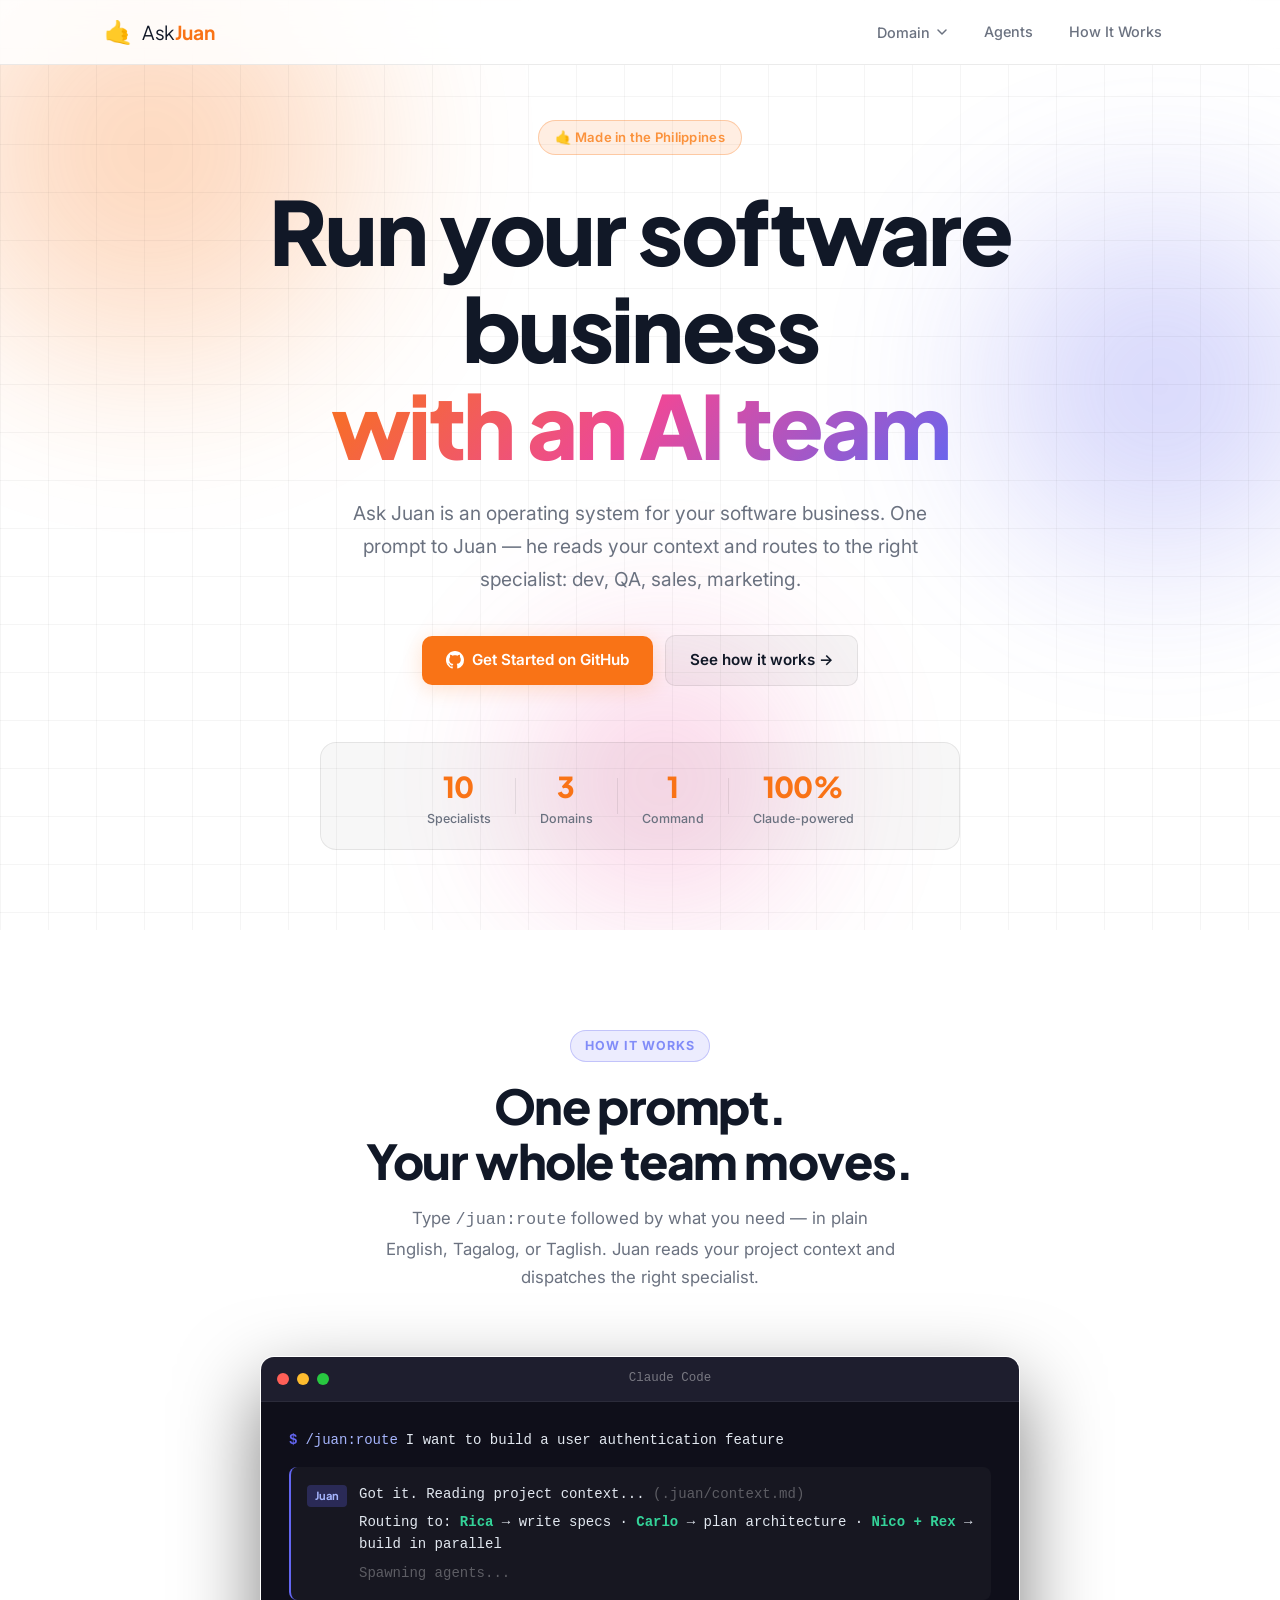
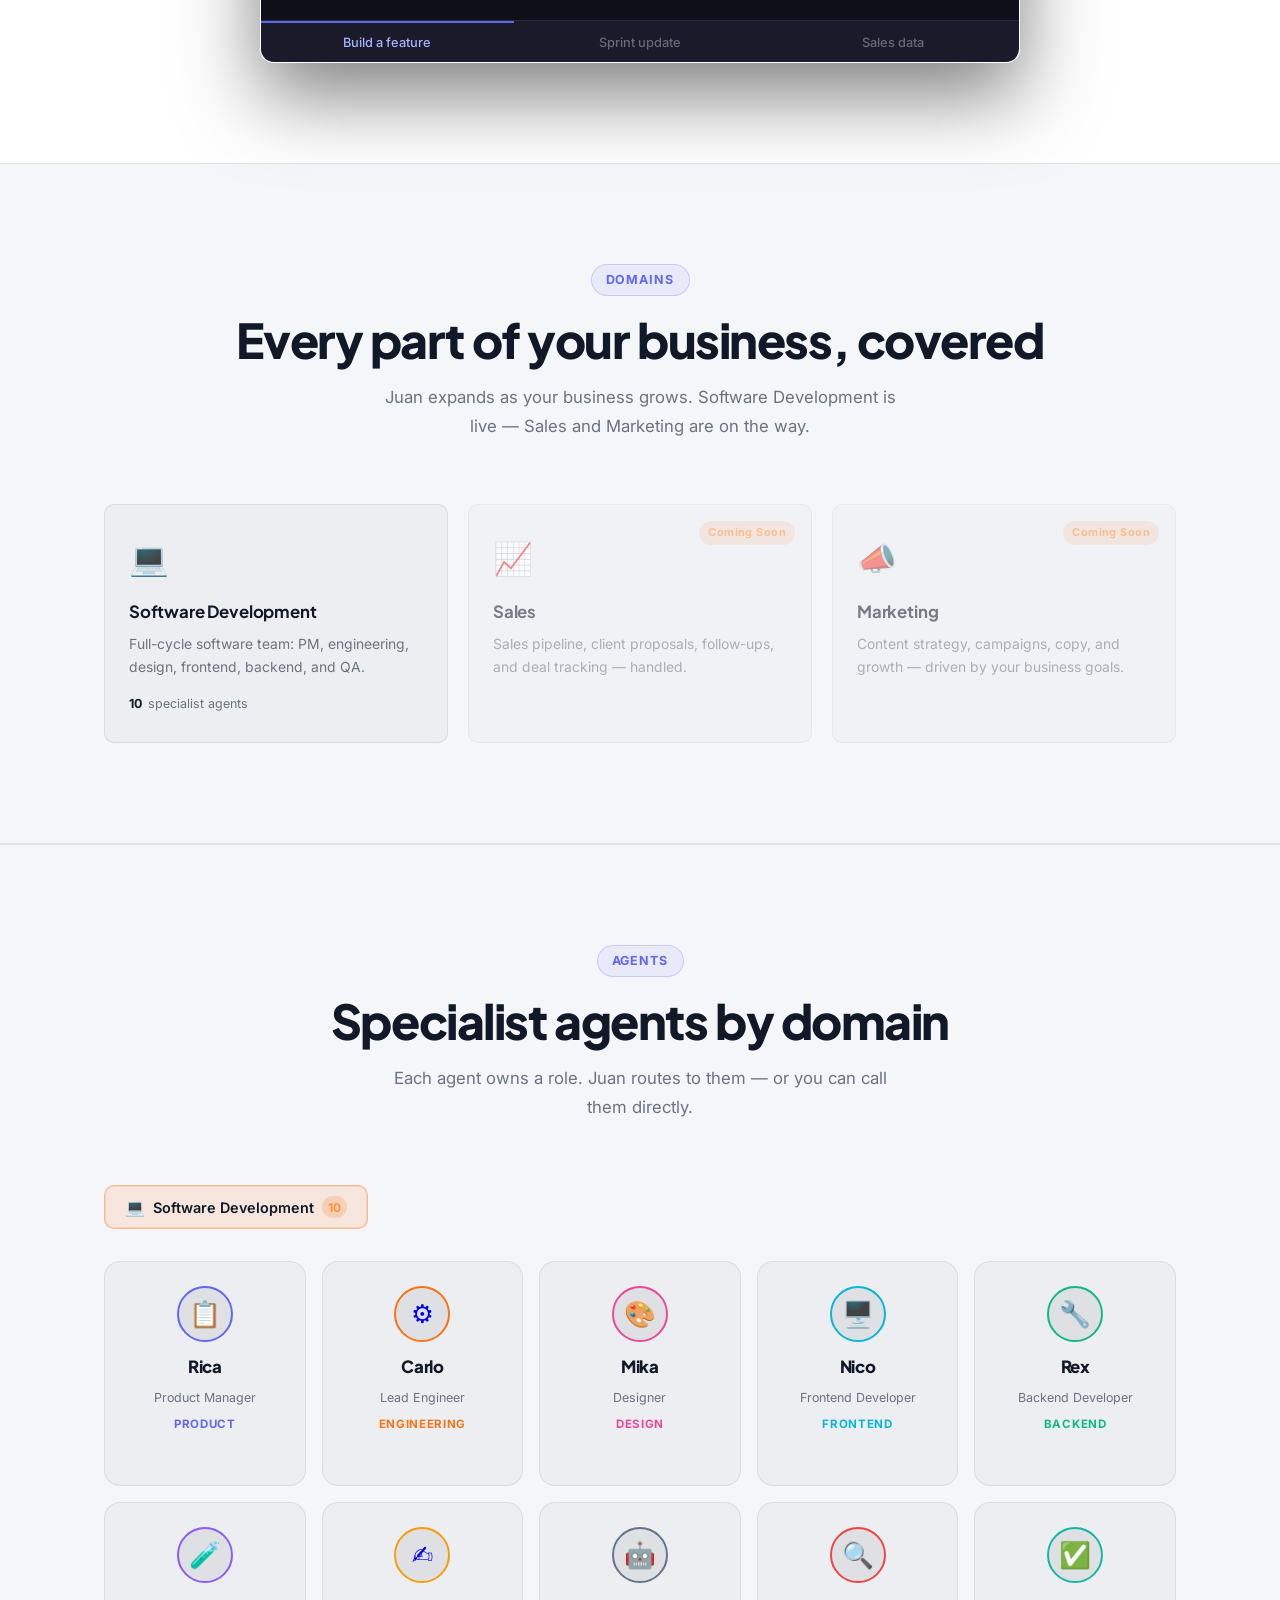
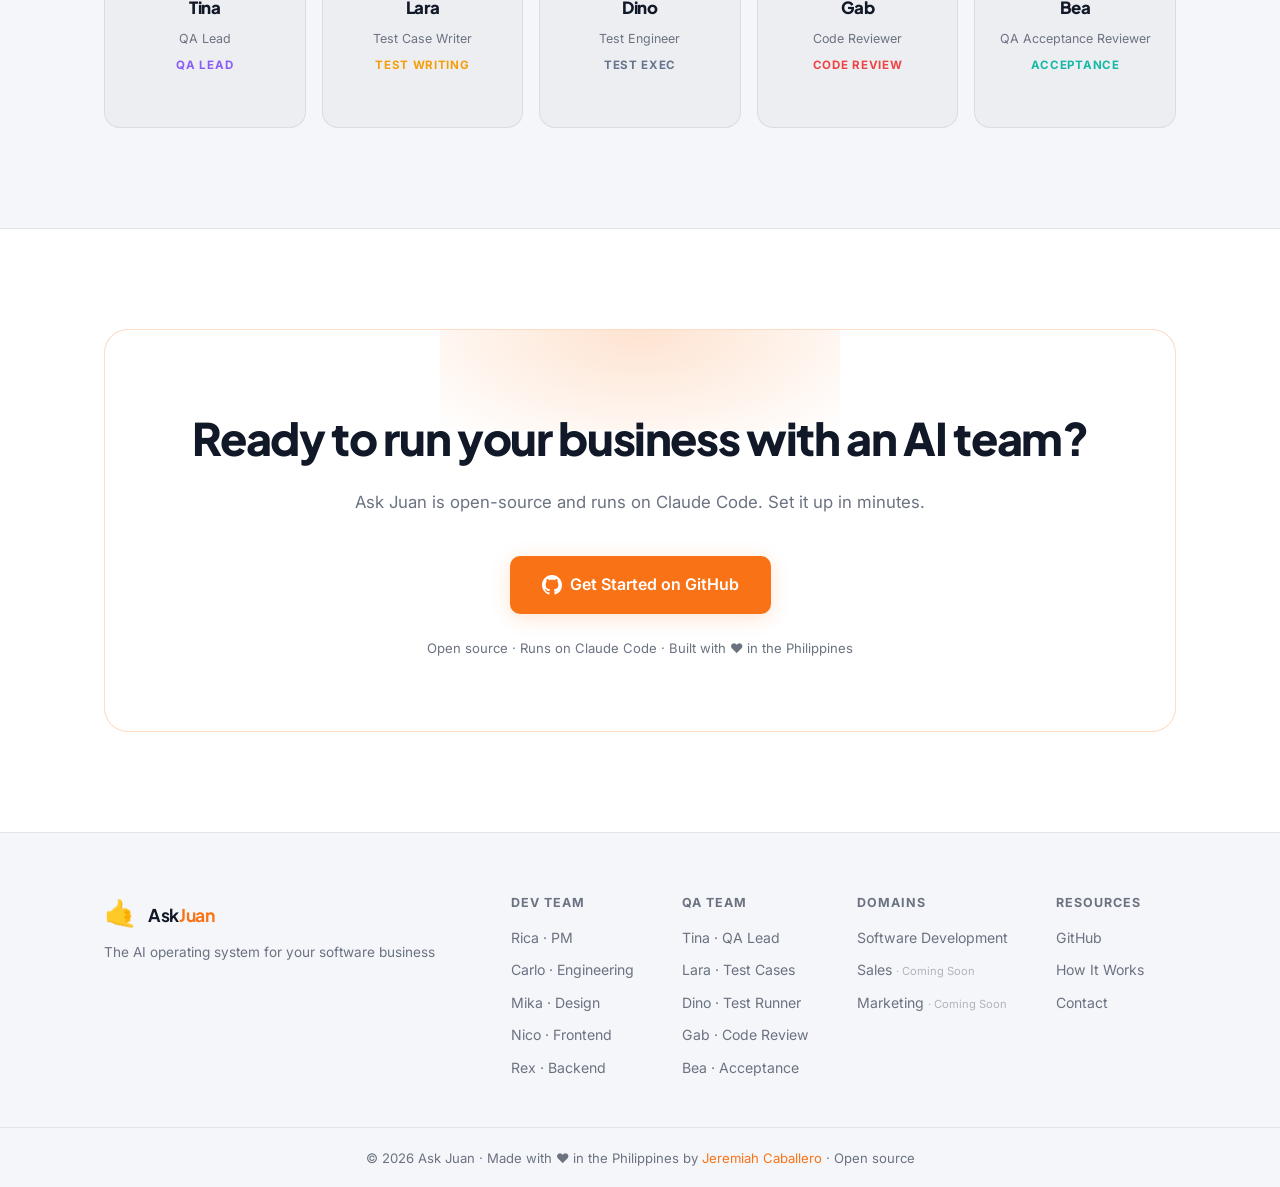
==== commit 62839a73: "feat: redesign site with light theme and updated content - Restructure nav: Domain dropdown, Agents," ====
--- a/docs/index.html
+++ b/docs/index.html
@@ -19,10 +19,16 @@
         <span class="logo-text">Ask<strong>Juan</strong></span>
       </a>
       <ul class="nav-links">
-        <li><a href="#agents">Agents</a></li>
-        <li><a href="#skills">Skills</a></li>
+        <li class="nav-dropdown">
+          <button class="nav-dropdown-toggle" aria-expanded="false">
+            Domain <svg class="dropdown-chevron" width="12" height="12" viewBox="0 0 12 12" fill="none"><path d="M2 4l4 4 4-4" stroke="currentColor" stroke-width="1.5" stroke-linecap="round" stroke-linejoin="round"/></svg>
+          </button>
+          <ul class="nav-dropdown-menu" id="nav-domain-menu">
+            <!-- rendered by app.js from DOMAINS -->
+          </ul>
+        </li>
+        <li><a href="#team">Agents</a></li>
         <li><a href="#how">How It Works</a></li>
-        <li><a href="#contact" class="nav-cta">Get Started</a></li>
       </ul>
       <button class="hamburger" aria-label="Menu">
         <span></span><span></span><span></span>
@@ -42,184 +48,119 @@
         <div class="grid-overlay"></div>
       </div>
       <div class="container hero-content">
-        <div class="badge">🇵🇭 Built for Filipino SMEs & Freelancers</div>
+        <div class="badge">🤙 Made in the Philippines</div>
         <h1 class="hero-title">
-          Your AI business<br />
-          <span class="gradient-text">kuya/ate consultant</span>
+          Run your software business<br />
+          <span class="gradient-text">with an AI team</span>
         </h1>
         <p class="hero-sub">
-          Ask Juan gives you AI agents that understand how Filipinos run their business —
-          project plans, quotes, client updates, in Tagalog, Taglish, or English.
-          Kaya 'to.
+          Ask Juan is an operating system for your software business. One prompt to Juan —
+          he reads your context and routes to the right specialist: dev, QA, sales, marketing.
         </p>
         <div class="hero-actions">
-          <a href="#agents" class="btn btn-primary">Explore Agents →</a>
-          <a href="https://github.com/jeremiahcaballero/ask-juan" class="btn btn-ghost">
+          <a href="https://github.com/jeremiahcaballero/ask-juan" class="btn btn-primary">
             <svg width="18" height="18" viewBox="0 0 24 24" fill="currentColor"><path d="M12 0C5.37 0 0 5.37 0 12c0 5.31 3.435 9.795 8.205 11.385.6.105.825-.255.825-.57 0-.285-.015-1.23-.015-2.235-3.015.555-3.795-.735-4.035-1.41-.135-.345-.72-1.41-1.23-1.695-.42-.225-1.02-.78-.015-.795.945-.015 1.62.87 1.845 1.23 1.08 1.815 2.805 1.305 3.495.99.105-.78.42-1.305.765-1.605-2.67-.3-5.46-1.335-5.46-5.925 0-1.305.465-2.385 1.23-3.225-.12-.3-.54-1.53.12-3.18 0 0 1.005-.315 3.3 1.23.96-.27 1.98-.405 3-.405s2.04.135 3 .405c2.295-1.56 3.3-1.23 3.3-1.23.66 1.65.24 2.88.12 3.18.765.84 1.23 1.905 1.23 3.225 0 4.605-2.805 5.625-5.475 5.925.435.375.81 1.095.81 2.22 0 1.605-.015 2.895-.015 3.3 0 .315.225.69.825.57A12.02 12.02 0 0 0 24 12c0-6.63-5.37-12-12-12Z"/></svg>
-            View on GitHub
+            Get Started on GitHub
           </a>
+          <a href="#how" class="btn btn-ghost">See how it works →</a>
         </div>
         <div class="hero-stats">
           <div class="stat"><span class="stat-num">10</span><span class="stat-label">Specialists</span></div>
           <div class="stat-divider"></div>
-          <div class="stat"><span class="stat-num">1</span><span class="stat-label">Orchestrator</span></div>
+          <div class="stat"><span class="stat-num">3</span><span class="stat-label">Domains</span></div>
           <div class="stat-divider"></div>
-          <div class="stat"><span class="stat-num">6</span><span class="stat-label">Domains</span></div>
+          <div class="stat"><span class="stat-num">1</span><span class="stat-label">Command</span></div>
           <div class="stat-divider"></div>
           <div class="stat"><span class="stat-num">100%</span><span class="stat-label">Claude-powered</span></div>
         </div>
       </div>
     </section>
 
-    <!-- ORCHESTRATOR -->
-    <section id="agents" class="section orchestrator-section">
-      <div class="container">
-        <div class="section-header">
-          <div class="section-tag">Orchestrator</div>
-          <h2 class="section-title">Meet Juan</h2>
-          <p class="section-sub">Juan is the smart front door. Tell him what you need in plain language — he reads project context and routes to the right specialist.</p>
-        </div>
-        <div class="juan-card">
-          <div class="juan-card-left">
-            <div class="juan-avatar">🤙</div>
-            <div>
-              <h3 class="juan-name">Juan</h3>
-              <p class="juan-role">Team Coordinator &amp; Router</p>
-            </div>
-          </div>
-          <div class="juan-routes">
-            <div class="juan-route-label">Routes to →</div>
-            <div class="juan-route-chips">
-              <span class="jrc">Rica</span><span class="jrc">Carlo</span><span class="jrc">Mika</span>
-              <span class="jrc">Nico</span><span class="jrc">Rex</span><span class="jrc">Tina</span>
-              <span class="jrc">Lara</span><span class="jrc">Dino</span><span class="jrc">Gab</span><span class="jrc">Bea</span>
-            </div>
-          </div>
-          <div class="juan-commands">
-            <code>/juan:route</code>
-            <code>/juan:setup</code>
-            <code>/juan:status</code>
-          </div>
-        </div>
-      </div>
-    </section>
-
-    <!-- TEAM -->
-    <section id="team" class="section section-dark">
-      <div class="container">
-        <div class="section-header">
-          <div class="section-tag light">The Team</div>
-          <h2 class="section-title light">Specialist agents by domain</h2>
-          <p class="section-sub light">Each agent owns a domain. Juan routes to them — or you can call them directly.</p>
-        </div>
-        <!-- Domain tabs -->
-        <div class="domain-tabs-wrap">
-          <div class="domain-tabs" id="domain-tabs">
-            <!-- rendered by app.js from DOMAINS data -->
-          </div>
-        </div>
-        <!-- Team grid filtered by selected domain -->
-        <div class="team-grid" id="team-grid">
-          <!-- rendered by app.js -->
-        </div>
-      </div>
-    </section>
-
-    <!-- HOW JUAN ROUTES -->
-    <section id="skills" class="section section-dark">
-      <div class="container">
-        <div class="section-header">
-          <div class="section-tag light">How It Works</div>
-          <h2 class="section-title light">One entry point. Full team coverage.</h2>
-          <p class="section-sub light">Tell Juan what you need — he reads context, picks the right specialist, and injects lean project info so they can hit the ground running.</p>
-        </div>
-        <div class="skills-grid">
-          <div class="skill-card">
-            <div class="skill-icon">📖</div>
-            <h4 class="skill-name">Context-aware</h4>
-            <p class="skill-desc">Every agent reads .juan/context.md — stack, phase, constraints — before doing anything. No re-explaining your project.</p>
-          </div>
-          <div class="skill-card">
-            <div class="skill-icon">🎯</div>
-            <h4 class="skill-name">Precise routing</h4>
-            <p class="skill-desc">Juan matches intent to specialist: PM ask → Rica. Architecture question → Carlo. Frontend bug → Nico. Never the wrong agent.</p>
-          </div>
-          <div class="skill-card">
-            <div class="skill-icon">🔗</div>
-            <h4 class="skill-name">Chained handoffs</h4>
-            <p class="skill-desc">Rica's PRD feeds Carlo's plan, which gates Nico and Rex. Tina triggers Lara, Dino, and Bea. Outputs always flow to the right next step.</p>
-          </div>
-          <div class="skill-card">
-            <div class="skill-icon">⚡</div>
-            <h4 class="skill-name">Parallel execution</h4>
-            <p class="skill-desc">Full-feature work spawns Rica + Mika + Carlo in parallel, then Nico + Rex concurrently. QA runs Lara + Dino + Bea together.</p>
-          </div>
-          <div class="skill-card">
-            <div class="skill-icon">🔒</div>
-            <h4 class="skill-name">Security gated</h4>
-            <p class="skill-desc">Carlo's security audit runs before QA on any feature touching auth, payments, PII, or external APIs. Not optional.</p>
-          </div>
-          <div class="skill-card">
-            <div class="skill-icon">✅</div>
-            <h4 class="skill-name">Quality signed off</h4>
-            <p class="skill-desc">Tina synthesizes Dino's test report, Lara's coverage, and Bea's manual review into one go/no-go decision before merge.</p>
-          </div>
-        </div>
-      </div>
-    </section>
-
     <!-- HOW IT WORKS -->
     <section id="how" class="section">
       <div class="container">
         <div class="section-header">
           <div class="section-tag">How It Works</div>
-          <h2 class="section-title">From chaos to deliverable<br />in one conversation</h2>
-        </div>
-        <div class="steps">
-          <div class="step">
-            <div class="step-num">01</div>
-            <div class="step-body">
-              <h4>Start a conversation</h4>
-              <p>Type <code>/ask-juan</code> in Claude Code or tell Juan about your project in plain language — Tagalog, Taglish, or English.</p>
+          <h2 class="section-title">One prompt.<br />Your whole team moves.</h2>
+          <p class="section-sub">Type <code>/juan:route</code> followed by what you need — in plain English, Tagalog, or Taglish. Juan reads your project context and dispatches the right specialist.</p>
+        </div>
+        <div class="terminal-demo">
+          <div class="terminal-bar">
+            <span class="terminal-dot td-red"></span>
+            <span class="terminal-dot td-yellow"></span>
+            <span class="terminal-dot td-green"></span>
+            <span class="terminal-title">Claude Code</span>
+          </div>
+          <div class="terminal-body">
+            <div class="terminal-example active" id="term-ex-0">
+              <div class="term-line"><span class="term-prompt">$</span> <span class="term-cmd">/juan:route</span> <span class="term-arg">I want to build a user authentication feature</span></div>
+              <div class="term-response">
+                <div class="term-tag term-tag-juan">Juan</div>
+                <div class="term-response-body">
+                  <p>Got it. Reading project context... <span class="term-dim">(.juan/context.md)</span></p>
+                  <p>Routing to: <span class="term-agent">Rica</span> → write specs · <span class="term-agent">Carlo</span> → plan architecture · <span class="term-agent">Nico + Rex</span> → build in parallel</p>
+                  <p class="term-dim">Spawning agents...</p>
+                </div>
+              </div>
             </div>
-          </div>
-          <div class="step-connector"></div>
-          <div class="step">
-            <div class="step-num">02</div>
-            <div class="step-body">
-              <h4>Juan interviews you</h4>
-              <p>One plain-language question at a time. No walls of forms. Juan builds your project hub file as you answer.</p>
+            <div class="terminal-example" id="term-ex-1">
+              <div class="term-line"><span class="term-prompt">$</span> <span class="term-cmd">/juan:route</span> <span class="term-arg">Give me updates on today's sprint</span></div>
+              <div class="term-response">
+                <div class="term-tag term-tag-juan">Juan</div>
+                <div class="term-response-body">
+                  <p>Pulling sprint status...</p>
+                  <p>Routing to: <span class="term-agent">Tina</span> → QA summary · <span class="term-agent">Dino</span> → test report · <span class="term-agent">Gab</span> → code review status</p>
+                  <p class="term-dim">Compiling sprint update...</p>
+                </div>
+              </div>
             </div>
-          </div>
-          <div class="step-connector"></div>
-          <div class="step">
-            <div class="step-num">03</div>
-            <div class="step-body">
-              <h4>Get real deliverables</h4>
-              <p>Project plan, WBS, estimate, and client update — generated from your hub. Professional documents ready to send.</p>
+            <div class="terminal-example" id="term-ex-2">
+              <div class="term-line"><span class="term-prompt">$</span> <span class="term-cmd">/juan:route</span> <span class="term-arg">Give me data about our sales this month</span></div>
+              <div class="term-response">
+                <div class="term-tag term-tag-juan">Juan</div>
+                <div class="term-response-body">
+                  <p>Sales domain detected.</p>
+                  <p>Routing to: <span class="term-agent term-agent-soon">Sales Agent</span> <span class="term-soon-badge">Coming Soon</span></p>
+                  <p class="term-dim">Sales domain launching Q3 2026.</p>
+                </div>
+              </div>
             </div>
           </div>
-          <div class="step-connector"></div>
-          <div class="step">
-            <div class="step-num">04</div>
-            <div class="step-body">
-              <h4>Keep it alive</h4>
-              <p>Update Juan as the project evolves. The hub stays current; deliverables regenerate instantly.</p>
-            </div>
-          </div>
-        </div>
-      </div>
-    </section>
-
-    <!-- QUOTE -->
-    <section class="quote-section">
-      <div class="container">
-        <blockquote class="big-quote">
-          <span class="quote-mark">"</span>
-          Kaya 'to — Juan's got your back whether you're quoting a client at midnight or explaining a scope change on short notice.
-          <span class="quote-mark">"</span>
-        </blockquote>
-        <p class="quote-attr">— Ask Juan, your AI kuya/ate consultant</p>
+          <div class="terminal-tabs">
+            <button class="term-tab active" data-ex="0">Build a feature</button>
+            <button class="term-tab" data-ex="1">Sprint update</button>
+            <button class="term-tab" data-ex="2">Sales data</button>
+          </div>
+        </div>
+      </div>
+    </section>
+
+    <!-- DOMAINS -->
+    <section id="domains" class="section section-dark">
+      <div class="container">
+        <div class="section-header">
+          <div class="section-tag light">Domains</div>
+          <h2 class="section-title light">Every part of your business, covered</h2>
+          <p class="section-sub light">Juan expands as your business grows. Software Development is live — Sales and Marketing are on the way.</p>
+        </div>
+        <div class="domains-grid" id="domains-grid">
+          <!-- rendered by app.js -->
+        </div>
+      </div>
+    </section>
+
+    <!-- AGENTS -->
+    <section id="team" class="section section-dark">
+      <div class="container">
+        <div class="section-header">
+          <div class="section-tag light">Agents</div>
+          <h2 class="section-title light">Specialist agents by domain</h2>
+          <p class="section-sub light">Each agent owns a role. Juan routes to them — or you can call them directly.</p>
+        </div>
+        <div class="domain-tabs-wrap">
+          <div class="domain-tabs" id="domain-tabs"></div>
+        </div>
+        <div class="team-grid" id="team-grid"></div>
       </div>
     </section>
 
@@ -228,14 +169,13 @@
       <div class="container">
         <div class="cta-card">
           <div class="cta-glow"></div>
-          <h2 class="cta-title">Ready to run your projects smarter?</h2>
+          <h2 class="cta-title">Ready to run your business with an AI team?</h2>
           <p class="cta-sub">Ask Juan is open-source and runs on Claude Code. Set it up in minutes.</p>
           <div class="cta-actions">
             <a href="https://github.com/jeremiahcaballero/ask-juan" class="btn btn-primary btn-lg">
               <svg width="20" height="20" viewBox="0 0 24 24" fill="currentColor"><path d="M12 0C5.37 0 0 5.37 0 12c0 5.31 3.435 9.795 8.205 11.385.6.105.825-.255.825-.57 0-.285-.015-1.23-.015-2.235-3.015.555-3.795-.735-4.035-1.41-.135-.345-.72-1.41-1.23-1.695-.42-.225-1.02-.78-.015-.795.945-.015 1.62.87 1.845 1.23 1.08 1.815 2.805 1.305 3.495.99.105-.78.42-1.305.765-1.605-2.67-.3-5.46-1.335-5.46-5.925 0-1.305.465-2.385 1.23-3.225-.12-.3-.54-1.53.12-3.18 0 0 1.005-.315 3.3 1.23.96-.27 1.98-.405 3-.405s2.04.135 3 .405c2.295-1.56 3.3-1.23 3.3-1.23.66 1.65.24 2.88.12 3.18.765.84 1.23 1.905 1.23 3.225 0 4.605-2.805 5.625-5.475 5.925.435.375.81 1.095.81 2.22 0 1.605-.015 2.895-.015 3.3 0 .315.225.69.825.57A12.02 12.02 0 0 0 24 12c0-6.63-5.37-12-12-12Z"/></svg>
               Get Started on GitHub
             </a>
-            <a href="mailto:training-ph@sun-asterisk.com" class="btn btn-outline btn-lg">Contact Juan</a>
           </div>
           <p class="cta-note">Open source · Runs on Claude Code · Built with ❤️ in the Philippines</p>
         </div>
@@ -253,11 +193,11 @@
       <div class="footer-brand">
         <span class="logo-icon">🤙</span>
         <span class="logo-text">Ask<strong>Juan</strong></span>
-        <p class="footer-tagline">AI consulting for Filipino SMEs &amp; freelancers</p>
+        <p class="footer-tagline">The AI operating system for your software business</p>
       </div>
       <div class="footer-links">
         <div class="footer-col">
-          <h5>Team</h5>
+          <h5>Dev Team</h5>
           <a href="#agent/rica">Rica · PM</a>
           <a href="#agent/carlo">Carlo · Engineering</a>
           <a href="#agent/mika">Mika · Design</a>
@@ -273,20 +213,21 @@
           <a href="#agent/bea">Bea · Acceptance</a>
         </div>
         <div class="footer-col">
-          <h5>Skills</h5>
-          <a href="#skills">Project Hub</a>
-          <a href="#skills">Intake Interview</a>
-          <a href="#skills">PH Knowledge Layer</a>
+          <h5>Domains</h5>
+          <a href="#team">Software Development</a>
+          <a href="#domains">Sales <span style="font-size:0.7rem;opacity:0.5">· Coming Soon</span></a>
+          <a href="#domains">Marketing <span style="font-size:0.7rem;opacity:0.5">· Coming Soon</span></a>
         </div>
         <div class="footer-col">
           <h5>Resources</h5>
           <a href="https://github.com/jeremiahcaballero/ask-juan">GitHub</a>
+          <a href="#how">How It Works</a>
           <a href="mailto:training-ph@sun-asterisk.com">Contact</a>
         </div>
       </div>
     </div>
     <div class="footer-bottom">
-      <p>© 2026 Ask Juan · Made with ❤️ by <a href="mailto:training-ph@sun-asterisk.com">Jeremiah Caballero</a> · Open source</p>
+      <p>© 2026 Ask Juan · Made with ❤️ in the Philippines by <a href="mailto:training-ph@sun-asterisk.com">Jeremiah Caballero</a> · Open source</p>
     </div>
   </footer>
 
--- a/docs/style.css
+++ b/docs/style.css
@@ -2,23 +2,23 @@
 *, *::before, *::after { box-sizing: border-box; margin: 0; padding: 0; }
 
 :root {
-  --bg: #0a0a0f;
-  --bg-2: #111118;
-  --bg-card: #16161f;
-  --border: rgba(255,255,255,0.08);
-  --border-hover: rgba(255,255,255,0.18);
-  --text: #e8e8f0;
-  --text-muted: #8888a8;
+  --bg: #ffffff;
+  --bg-2: #f5f6fa;
+  --bg-card: #ffffff;
+  --border: rgba(0,0,0,0.08);
+  --border-hover: rgba(0,0,0,0.18);
+  --text: #111827;
+  --text-muted: #6b7280;
   --primary: #f97316;
   --primary-light: #fb923c;
-  --primary-glow: rgba(249,115,22,0.25);
+  --primary-glow: rgba(249,115,22,0.2);
   --accent: #6366f1;
-  --accent-glow: rgba(99,102,241,0.2);
+  --accent-glow: rgba(99,102,241,0.15);
   --gradient: linear-gradient(135deg, #f97316, #ec4899, #6366f1);
   --radius: 16px;
   --radius-sm: 10px;
-  --shadow: 0 4px 24px rgba(0,0,0,0.4);
-  --shadow-lg: 0 16px 64px rgba(0,0,0,0.6);
+  --shadow: 0 4px 24px rgba(0,0,0,0.08);
+  --shadow-lg: 0 16px 64px rgba(0,0,0,0.12);
   --font: 'Inter', system-ui, sans-serif;
   --font-display: 'Plus Jakarta Sans', sans-serif;
 }
@@ -47,7 +47,7 @@
   left: 0;
   right: 0;
   z-index: 100;
-  background: rgba(10,10,15,0.8);
+  background: rgba(255,255,255,0.85);
   backdrop-filter: blur(20px);
   border-bottom: 1px solid var(--border);
   transition: all 0.3s;
@@ -91,14 +91,72 @@
   transition: all 0.2s;
 }
 
-.nav-links a:hover { color: var(--text); background: rgba(255,255,255,0.06); }
-
-.nav-cta {
-  background: var(--primary) !important;
-  color: #fff !important;
+.nav-links a:hover { color: var(--text); background: rgba(0,0,0,0.05); }
+
+/* Domain dropdown */
+.nav-dropdown { position: relative; }
+
+.nav-dropdown-toggle {
+  display: flex;
+  align-items: center;
+  gap: 6px;
+  background: none;
+  border: none;
+  cursor: pointer;
+  color: var(--text-muted);
+  font-size: 0.9rem;
+  font-weight: 500;
+  padding: 8px 14px;
   border-radius: 8px;
-}
-.nav-cta:hover { background: var(--primary-light) !important; transform: translateY(-1px); }
+  transition: all 0.2s;
+  font-family: inherit;
+}
+.nav-dropdown-toggle:hover { color: var(--text); background: rgba(0,0,0,0.05); }
+.nav-dropdown-toggle[aria-expanded="true"] { color: var(--text); }
+.nav-dropdown-toggle[aria-expanded="true"] .dropdown-chevron { transform: rotate(180deg); }
+
+.dropdown-chevron { transition: transform 0.2s; flex-shrink: 0; }
+
+.nav-dropdown-menu {
+  display: none;
+  position: absolute;
+  top: calc(100% + 8px);
+  left: 0;
+  list-style: none;
+  background: #ffffff;
+  border: 1px solid var(--border);
+  border-radius: 12px;
+  padding: 6px;
+  min-width: 220px;
+  box-shadow: 0 16px 40px rgba(0,0,0,0.12);
+  z-index: 200;
+}
+.nav-dropdown-menu.open { display: block; }
+
+.nav-dropdown-item {
+  display: flex;
+  align-items: center;
+  gap: 10px;
+  padding: 10px 12px;
+  border-radius: 8px;
+  cursor: pointer;
+  transition: background 0.15s;
+  color: var(--text-muted);
+  font-size: 0.875rem;
+  font-weight: 500;
+  white-space: nowrap;
+}
+.nav-dropdown-item:hover { background: rgba(0,0,0,0.04); color: var(--text); }
+.nav-dropdown-item.active { color: var(--primary-light, #818cf8); background: rgba(99,102,241,0.12); }
+.nav-dropdown-item-icon { font-size: 1.1rem; }
+.nav-dropdown-item-count {
+  margin-left: auto;
+  font-size: 0.75rem;
+  background: rgba(0,0,0,0.06);
+  padding: 2px 7px;
+  border-radius: 999px;
+  color: var(--text-muted);
+}
 
 .hamburger {
   display: none;
@@ -160,8 +218,8 @@
   position: absolute;
   inset: 0;
   background-image:
-    linear-gradient(rgba(255,255,255,0.03) 1px, transparent 1px),
-    linear-gradient(90deg, rgba(255,255,255,0.03) 1px, transparent 1px);
+    linear-gradient(rgba(0,0,0,0.04) 1px, transparent 1px),
+    linear-gradient(90deg, rgba(0,0,0,0.04) 1px, transparent 1px);
   background-size: 48px 48px;
 }
 
@@ -224,7 +282,7 @@
   justify-content: center;
   gap: 0;
   flex-wrap: wrap;
-  background: rgba(255,255,255,0.04);
+  background: rgba(0,0,0,0.03);
   border: 1px solid var(--border);
   border-radius: var(--radius);
   padding: 20px 32px;
@@ -285,11 +343,11 @@
 .btn-primary:hover { background: var(--primary-light); transform: translateY(-2px); box-shadow: 0 8px 32px var(--primary-glow); }
 
 .btn-ghost {
-  background: rgba(255,255,255,0.06);
+  background: rgba(0,0,0,0.04);
   color: var(--text);
   border: 1px solid var(--border);
 }
-.btn-ghost:hover { background: rgba(255,255,255,0.1); border-color: var(--border-hover); }
+.btn-ghost:hover { background: rgba(0,0,0,0.08); border-color: var(--border-hover); }
 
 .btn-outline {
   background: transparent;
@@ -300,7 +358,7 @@
 
 .btn-sm { padding: 9px 18px; font-size: 0.85rem; }
 .btn-lg { padding: 16px 32px; font-size: 1rem; }
-.disabled { opacity: 0.4; pointer-events: none; color: var(--text-muted); background: rgba(255,255,255,0.04); border: 1px solid var(--border); border-radius: 10px; font-size: 0.85rem; padding: 9px 18px; }
+.disabled { opacity: 0.4; pointer-events: none; color: var(--text-muted); background: rgba(0,0,0,0.04); border: 1px solid var(--border); border-radius: 10px; font-size: 0.85rem; padding: 9px 18px; }
 
 /* ===== SECTIONS ===== */
 .section { padding: 100px 0; }
@@ -330,7 +388,7 @@
   margin-bottom: 16px;
 }
 
-.section-tag.light { background: rgba(249,115,22,0.1); border-color: rgba(249,115,22,0.3); color: var(--primary-light); }
+.section-tag.light { background: rgba(99,102,241,0.08); border-color: rgba(99,102,241,0.25); color: var(--accent); }
 
 .section-title {
   font-family: var(--font-display);
@@ -350,7 +408,7 @@
   margin: 0 auto;
   line-height: 1.7;
 }
-.section-sub.light { color: rgba(255,255,255,0.55); }
+.section-sub.light { color: var(--text-muted); }
 
 /* ===== AGENTS ===== */
 .agents-grid {
@@ -406,7 +464,7 @@
 }
 
 .agent-badge.coming {
-  background: rgba(255,255,255,0.08);
+  background: rgba(0,0,0,0.08);
   color: var(--text-muted);
 }
 
@@ -456,154 +514,207 @@
   font-weight: 600;
   padding: 3px 10px;
   border-radius: 100px;
-  background: rgba(99,102,241,0.1);
+  background: rgba(99,102,241,0.08);
   border: 1px solid rgba(99,102,241,0.2);
-  color: #a5b4fc;
-}
-
-/* ===== SKILLS ===== */
-.skills-grid {
+  color: #6366f1;
+}
+
+/* ===== TERMINAL DEMO ===== */
+.terminal-demo {
+  max-width: 760px;
+  margin: 0 auto;
+  border-radius: 14px;
+  overflow: hidden;
+  border: 1px solid rgba(255,255,255,0.1);
+  box-shadow: 0 32px 80px rgba(0,0,0,0.5);
+}
+
+.terminal-bar {
+  display: flex;
+  align-items: center;
+  gap: 8px;
+  background: #1e1e2e;
+  padding: 12px 16px;
+  border-bottom: 1px solid rgba(255,255,255,0.06);
+}
+
+.terminal-dot {
+  width: 12px;
+  height: 12px;
+  border-radius: 50%;
+}
+.td-red    { background: #ff5f57; }
+.td-yellow { background: #febc2e; }
+.td-green  { background: #28c840; }
+
+.terminal-title {
+  flex: 1;
+  text-align: center;
+  font-size: 0.78rem;
+  color: rgba(255,255,255,0.4);
+  font-family: var(--font-mono, monospace);
+}
+
+.terminal-body {
+  background: #0f0f1a;
+  padding: 28px 28px 20px;
+  min-height: 180px;
+  font-family: var(--font-mono, 'Courier New', monospace);
+  font-size: 0.875rem;
+}
+
+.terminal-example { display: none; }
+.terminal-example.active { display: block; }
+
+.term-line {
+  display: flex;
+  gap: 8px;
+  flex-wrap: wrap;
+  margin-bottom: 16px;
+  line-height: 1.5;
+}
+
+.term-prompt { color: #6366f1; font-weight: 700; }
+.term-cmd    { color: #a5b4fc; }
+.term-arg    { color: #e2e8f0; }
+
+.term-response {
+  display: flex;
+  gap: 12px;
+  padding: 16px;
+  background: rgba(255,255,255,0.03);
+  border-radius: 8px;
+  border-left: 2px solid #6366f1;
+}
+
+.term-tag {
+  font-size: 0.7rem;
+  font-weight: 700;
+  padding: 2px 8px;
+  border-radius: 4px;
+  height: fit-content;
+  white-space: nowrap;
+  margin-top: 2px;
+  font-family: var(--font-display);
+}
+
+.term-tag-juan { background: rgba(99,102,241,0.25); color: #a5b4fc; }
+
+.term-response-body { flex: 1; }
+.term-response-body p { margin: 0 0 6px; color: #e2e8f0; line-height: 1.6; }
+.term-response-body p:last-child { margin-bottom: 0; }
+
+.term-dim   { color: rgba(255,255,255,0.3) !important; }
+.term-agent { color: #34d399; font-weight: 600; }
+.term-agent-soon { color: rgba(255,255,255,0.35) !important; }
+
+.term-soon-badge {
+  display: inline-block;
+  font-size: 0.65rem;
+  font-weight: 600;
+  padding: 1px 6px;
+  border-radius: 4px;
+  background: rgba(249,115,22,0.2);
+  color: #fb923c;
+  vertical-align: middle;
+  margin-left: 4px;
+  font-family: var(--font-display);
+}
+
+.terminal-tabs {
+  display: flex;
+  background: #1a1a2a;
+  border-top: 1px solid rgba(255,255,255,0.06);
+}
+
+.term-tab {
+  flex: 1;
+  padding: 12px 16px;
+  background: none;
+  border: none;
+  border-top: 2px solid transparent;
+  color: rgba(255,255,255,0.35);
+  font-size: 0.8rem;
+  font-weight: 500;
+  cursor: pointer;
+  transition: all 0.2s;
+  font-family: var(--font-body, inherit);
+}
+
+.term-tab:hover { color: rgba(255,255,255,0.65); }
+.term-tab.active { color: #a5b4fc; border-top-color: #6366f1; }
+
+/* ===== DOMAINS GRID ===== */
+.domains-grid {
   display: grid;
   grid-template-columns: repeat(3, 1fr);
   gap: 20px;
 }
 
-@media (max-width: 768px) {
-  .skills-grid { grid-template-columns: 1fr 1fr; }
-}
-
-@media (max-width: 480px) {
-  .skills-grid { grid-template-columns: 1fr; }
-}
-
-.skill-card {
-  background: rgba(255,255,255,0.03);
+@media (max-width: 768px) { .domains-grid { grid-template-columns: 1fr 1fr; } }
+@media (max-width: 480px) { .domains-grid { grid-template-columns: 1fr; } }
+
+.domain-card {
+  background: rgba(0,0,0,0.03);
   border: 1px solid var(--border);
   border-radius: var(--radius-sm);
-  padding: 24px;
+  padding: 28px 24px;
   transition: all 0.3s;
-}
-
-.skill-card:hover {
-  background: rgba(255,255,255,0.06);
+  position: relative;
+  overflow: hidden;
+}
+
+.domain-card:not(.domain-card-soon):hover {
+  background: rgba(0,0,0,0.06);
   border-color: var(--border-hover);
   transform: translateY(-2px);
 }
 
-.skill-icon { font-size: 1.8rem; margin-bottom: 12px; }
-
-.skill-name {
+.domain-card-soon {
+  opacity: 0.55;
+}
+
+.domain-card-soon-badge {
+  position: absolute;
+  top: 16px;
+  right: 16px;
+  font-size: 0.68rem;
+  font-weight: 700;
+  padding: 3px 9px;
+  border-radius: 999px;
+  background: rgba(249,115,22,0.18);
+  color: #fb923c;
+  letter-spacing: 0.04em;
+}
+
+.domain-card-icon { font-size: 2rem; margin-bottom: 14px; }
+
+.domain-card-label {
   font-family: var(--font-display);
-  font-size: 1rem;
+  font-size: 1.05rem;
   font-weight: 700;
   margin-bottom: 8px;
   letter-spacing: -0.01em;
 }
 
-.skill-desc {
+.domain-card-desc {
   font-size: 0.87rem;
   color: var(--text-muted);
   line-height: 1.6;
 }
 
-/* ===== HOW IT WORKS ===== */
-.steps {
-  display: flex;
-  align-items: flex-start;
-  justify-content: center;
-  gap: 0;
-  max-width: 900px;
-  margin: 0 auto;
-}
-
-.step {
-  flex: 1;
-  text-align: center;
-  padding: 0 16px;
-}
-
-.step-num {
-  display: inline-flex;
-  align-items: center;
-  justify-content: center;
-  width: 48px;
-  height: 48px;
-  border-radius: 50%;
-  background: var(--gradient);
-  font-family: var(--font-display);
-  font-size: 0.85rem;
-  font-weight: 800;
-  color: #fff;
-  margin: 0 auto 16px;
-}
-
-.step-body h4 {
-  font-family: var(--font-display);
-  font-size: 1rem;
+.domain-card-count {
+  margin-top: 16px;
+  font-size: 0.78rem;
+  color: var(--text-muted);
+  display: flex;
+  align-items: center;
+  gap: 6px;
+}
+
+.domain-card-count-num {
   font-weight: 700;
-  margin-bottom: 8px;
-  letter-spacing: -0.01em;
-}
-
-.step-body p {
-  font-size: 0.87rem;
-  color: var(--text-muted);
-  line-height: 1.6;
-}
-
-.step-body code {
-  background: rgba(99,102,241,0.15);
-  color: #a5b4fc;
-  padding: 2px 6px;
-  border-radius: 4px;
-  font-size: 0.83rem;
-}
-
-.step-connector {
-  width: 48px;
-  height: 2px;
-  background: var(--gradient);
-  opacity: 0.3;
-  flex-shrink: 0;
-  margin-top: 24px;
-}
-
-@media (max-width: 700px) {
-  .steps { flex-direction: column; align-items: center; }
-  .step-connector { width: 2px; height: 32px; }
-}
-
-/* ===== QUOTE ===== */
-.quote-section {
-  padding: 80px 0;
-  background: linear-gradient(135deg, rgba(249,115,22,0.08), rgba(99,102,241,0.08));
-  border-top: 1px solid var(--border);
-  border-bottom: 1px solid var(--border);
-}
-
-.big-quote {
-  font-family: var(--font-display);
-  font-size: clamp(1.2rem, 3vw, 1.8rem);
-  font-weight: 600;
-  font-style: normal;
-  text-align: center;
-  line-height: 1.5;
-  max-width: 780px;
-  margin: 0 auto 16px;
   color: var(--text);
-}
-
-.quote-mark {
-  color: var(--primary);
-  font-size: 2em;
-  line-height: 0;
-  vertical-align: -0.3em;
-}
-
-.quote-attr {
-  text-align: center;
-  font-size: 0.88rem;
-  color: var(--text-muted);
 }
 
 /* ===== CTA ===== */
@@ -831,7 +942,7 @@
   font-weight: 600;
   padding: 3px 10px;
   border-radius: 100px;
-  background: rgba(255,255,255,0.06);
+  background: rgba(0,0,0,0.06);
   border: 1px solid var(--border);
   color: var(--text);
   transition: all 0.2s;
@@ -850,8 +961,8 @@
   display: block;
   font-family: 'Courier New', monospace;
   font-size: 0.82rem;
-  background: rgba(99,102,241,0.12);
-  color: #a5b4fc;
+  background: rgba(99,102,241,0.08);
+  color: #6366f1;
   padding: 5px 12px;
   border-radius: 6px;
   border: 1px solid rgba(99,102,241,0.2);
@@ -872,7 +983,7 @@
   display: inline-flex;
   align-items: center;
   gap: 8px;
-  background: rgba(255,255,255,0.04);
+  background: rgba(0,0,0,0.04);
   border: 1px solid var(--border);
   color: var(--text-muted);
   font-family: var(--font);
@@ -886,7 +997,7 @@
 }
 
 .domain-tab:hover {
-  background: rgba(255,255,255,0.08);
+  background: rgba(0,0,0,0.08);
   color: var(--text);
   border-color: var(--border-hover);
 }
@@ -908,7 +1019,7 @@
   height: 22px;
   padding: 0 6px;
   border-radius: 100px;
-  background: rgba(255,255,255,0.08);
+  background: rgba(0,0,0,0.08);
   font-size: 0.75rem;
   font-weight: 700;
   color: var(--text-muted);
@@ -935,7 +1046,7 @@
   align-items: center;
   text-align: center;
   gap: 8px;
-  background: rgba(255,255,255,0.03);
+  background: rgba(0,0,0,0.03);
   border: 1px solid var(--border);
   border-radius: var(--radius);
   padding: 24px 16px 20px;
@@ -945,17 +1056,17 @@
 }
 
 .team-card:hover {
-  background: rgba(255,255,255,0.06);
+  background: rgba(0,0,0,0.06);
   border-color: var(--agent-color, var(--primary));
   transform: translateY(-4px);
-  box-shadow: 0 8px 32px rgba(0,0,0,0.3);
+  box-shadow: 0 8px 32px rgba(0,0,0,0.12);
 }
 
 .team-card-avatar {
   width: 56px;
   height: 56px;
   border-radius: 50%;
-  background: rgba(255,255,255,0.06);
+  background: rgba(0,0,0,0.06);
   border: 2px solid var(--agent-color, var(--border));
   display: flex;
   align-items: center;
@@ -1113,7 +1224,7 @@
   position: sticky;
   top: 64px;
   z-index: 50;
-  background: rgba(10,10,15,0.9);
+  background: rgba(255,255,255,0.9);
   backdrop-filter: blur(20px);
   border-bottom: 1px solid var(--border);
 }
@@ -1141,7 +1252,7 @@
   transition: all 0.2s;
   white-space: nowrap;
 }
-.adp-tab:hover { color: var(--text); background: rgba(255,255,255,0.05); }
+.adp-tab:hover { color: var(--text); background: rgba(0,0,0,0.05); }
 .adp-tab.active {
   color: var(--text);
   background: rgba(249,115,22,0.12);
@@ -1184,6 +1295,7 @@
   transform: rotateX(14deg) rotateY(-4deg);
   transform-style: preserve-3d;
   animation: wf-stage-breathe 10s ease-in-out infinite;
+  width: 100%;
 }
 
 @keyframes wf-stage-breathe {
@@ -1195,9 +1307,9 @@
   display: flex;
   align-items: center;
   justify-content: center;
-  flex-wrap: wrap;
+  flex-wrap: nowrap;
   gap: 0;
-  row-gap: 24px;
+  width: 100%;
 }
 
 .wf-node {
@@ -1205,11 +1317,10 @@
   background: var(--bg-card);
   border: 1px solid var(--border);
   border-radius: 14px;
-  padding: 20px 16px;
+  padding: 20px 12px;
   text-align: center;
-  min-width: 130px;
-  max-width: 150px;
-  flex-shrink: 0;
+  flex: 1;
+  min-width: 0;
   transform-style: preserve-3d;
   animation: wf-float 3.2s ease-in-out infinite;
   animation-delay: calc(var(--i) * 0.55s);
@@ -1277,7 +1388,7 @@
   content: '';
   position: absolute;
   inset: 0;
-  background: linear-gradient(90deg, transparent 0%, rgba(255,255,255,0.7) 50%, transparent 100%);
+  background: linear-gradient(90deg, transparent 0%, rgba(0,0,0,0.7) 50%, transparent 100%);
   animation: wf-flow 1.8s linear infinite;
 }
 
@@ -1291,7 +1402,7 @@
   display: flex;
   flex-direction: column;
   gap: 12px;
-  background: rgba(255,255,255,0.02);
+  background: rgba(0,0,0,0.02);
   border: 1px solid var(--border);
   border-radius: var(--radius);
   padding: 24px 28px;
@@ -1444,7 +1555,7 @@
 }
 
 .prompt-copy-btn {
-  background: rgba(255,255,255,0.06);
+  background: rgba(0,0,0,0.06);
   border: 1px solid var(--border);
   color: var(--text-muted);
   font-size: 0.8rem;
@@ -1455,7 +1566,7 @@
   transition: all 0.2s;
   font-family: var(--font);
 }
-.prompt-copy-btn:hover { background: rgba(255,255,255,0.1); color: var(--text); }
+.prompt-copy-btn:hover { background: rgba(0,0,0,0.1); color: var(--text); }
 .prompt-copy-btn.copied { background: rgba(34,197,94,0.12); border-color: rgba(34,197,94,0.3); color: #4ade80; }
 
 .prompt-bubble {
@@ -1492,12 +1603,12 @@
   display: flex;
   align-items: flex-start;
   gap: 10px;
-  background: rgba(99,102,241,0.08);
-  border: 1px solid rgba(99,102,241,0.2);
+  background: rgba(99,102,241,0.06);
+  border: 1px solid rgba(99,102,241,0.18);
   border-radius: var(--radius-sm);
   padding: 14px 16px;
   font-size: 0.88rem;
-  color: #a5b4fc;
+  color: #6366f1;
   line-height: 1.55;
 }
 
@@ -1514,7 +1625,7 @@
 @media (max-width: 440px) { .adp-skills-grid { grid-template-columns: 1fr; } }
 
 .adp-skill-card {
-  background: rgba(255,255,255,0.03);
+  background: rgba(0,0,0,0.03);
   border: 1px solid var(--border);
   border-radius: var(--radius-sm);
   padding: 20px;
@@ -1522,7 +1633,7 @@
 }
 
 .adp-skill-card:hover {
-  background: rgba(255,255,255,0.06);
+  background: rgba(0,0,0,0.06);
   border-color: rgba(249,115,22,0.3);
   transform: translateY(-2px);
 }
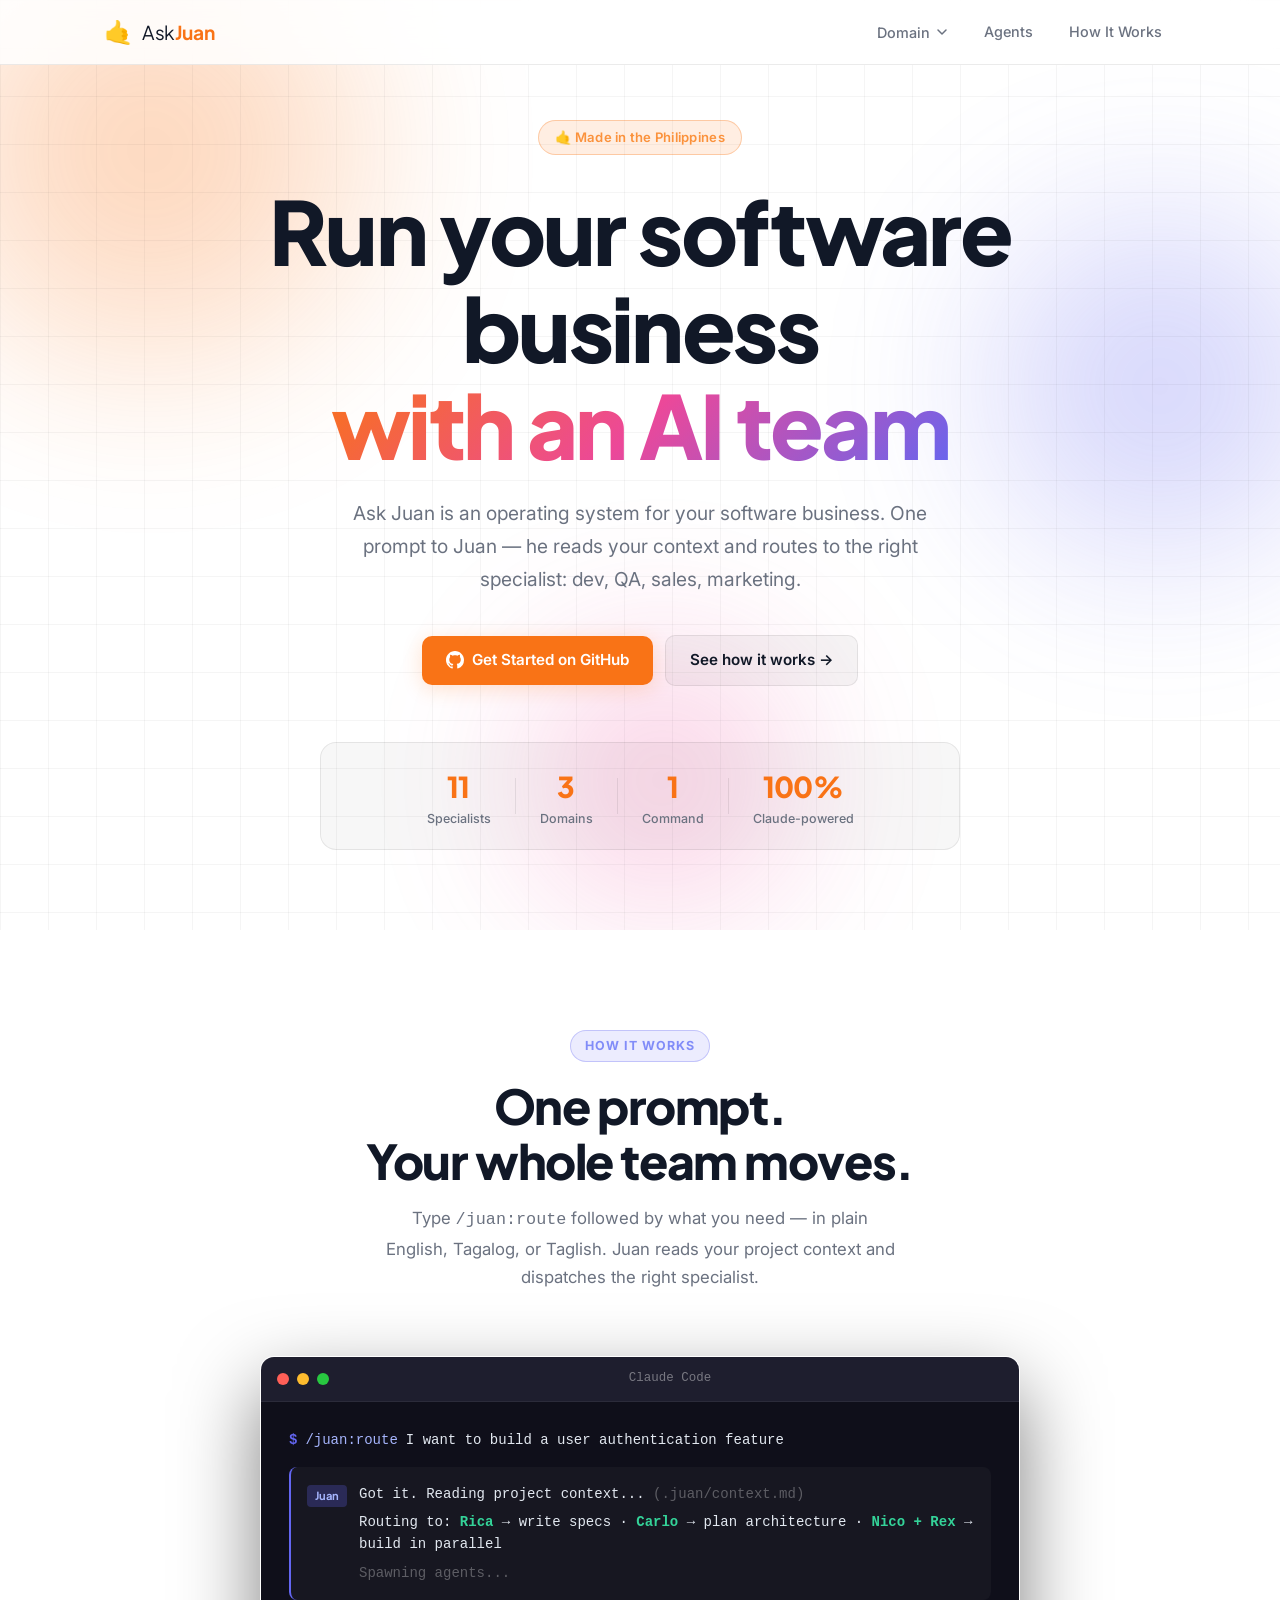
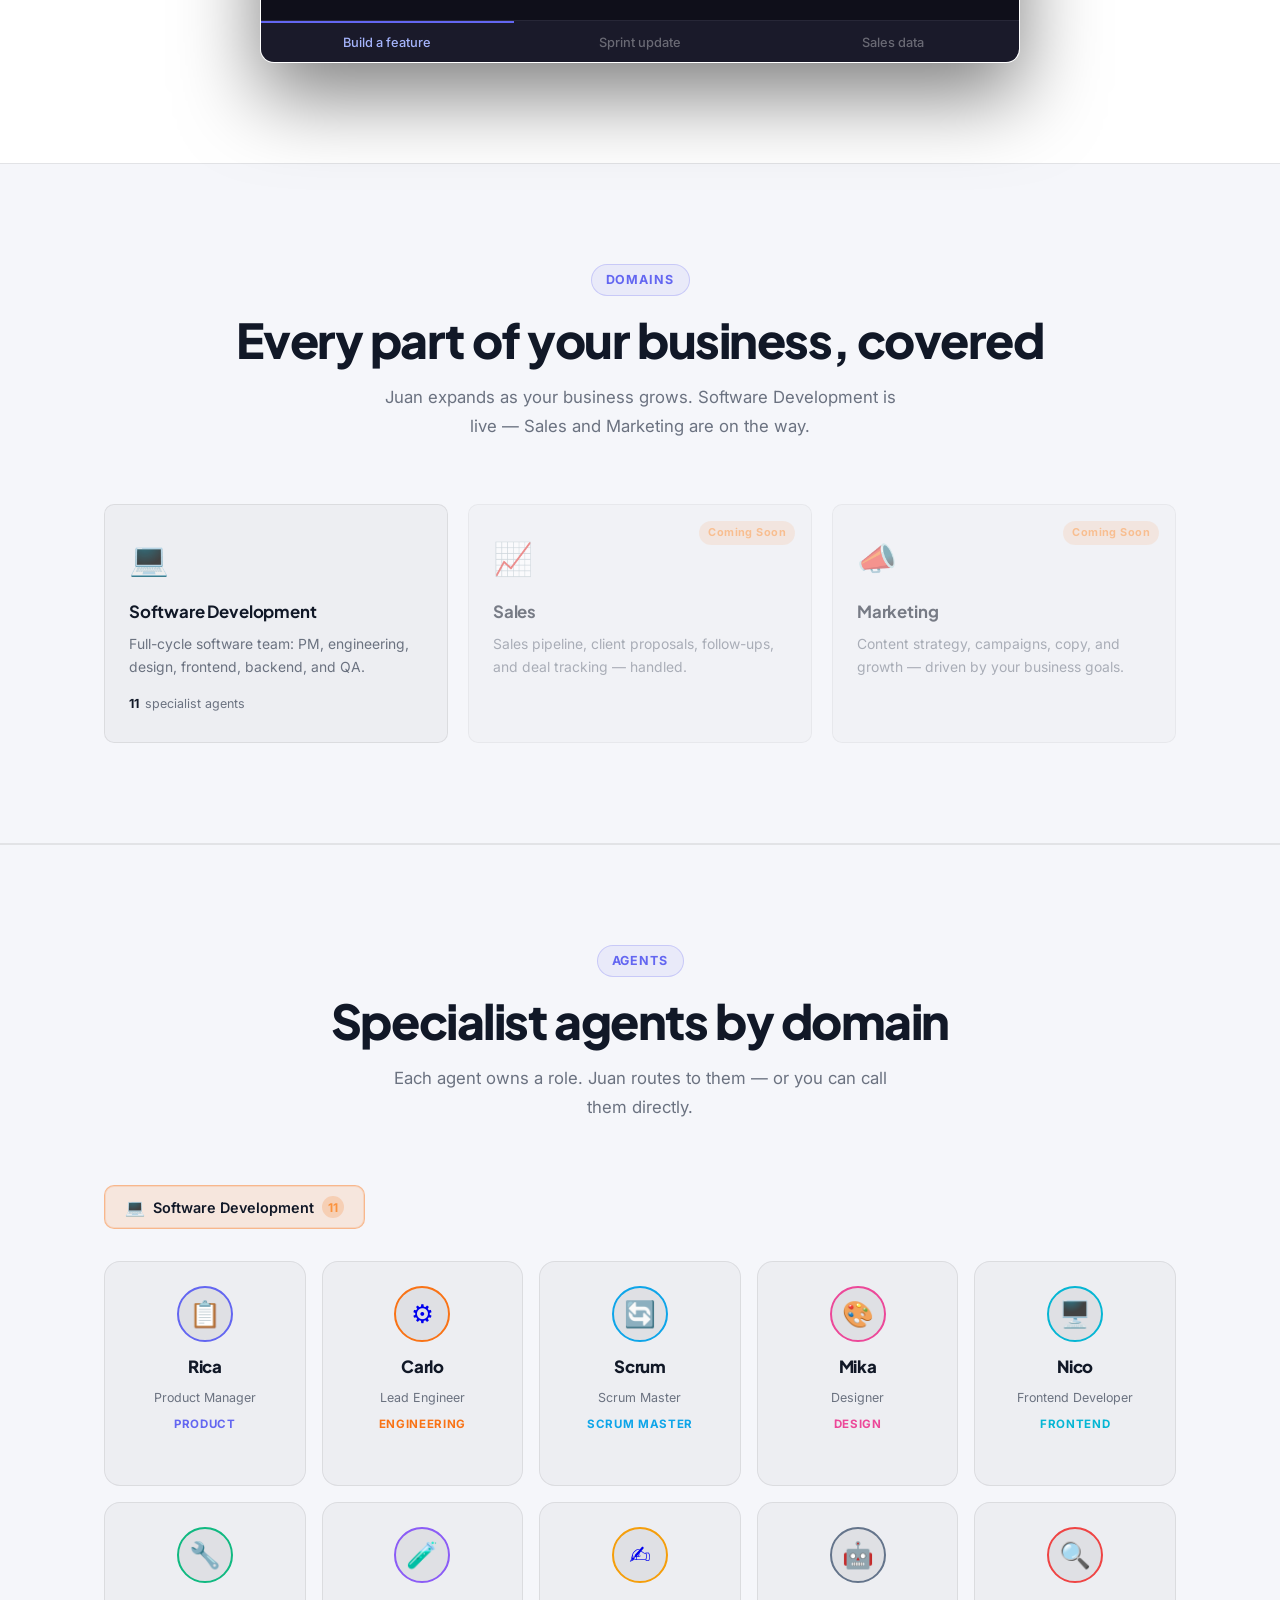
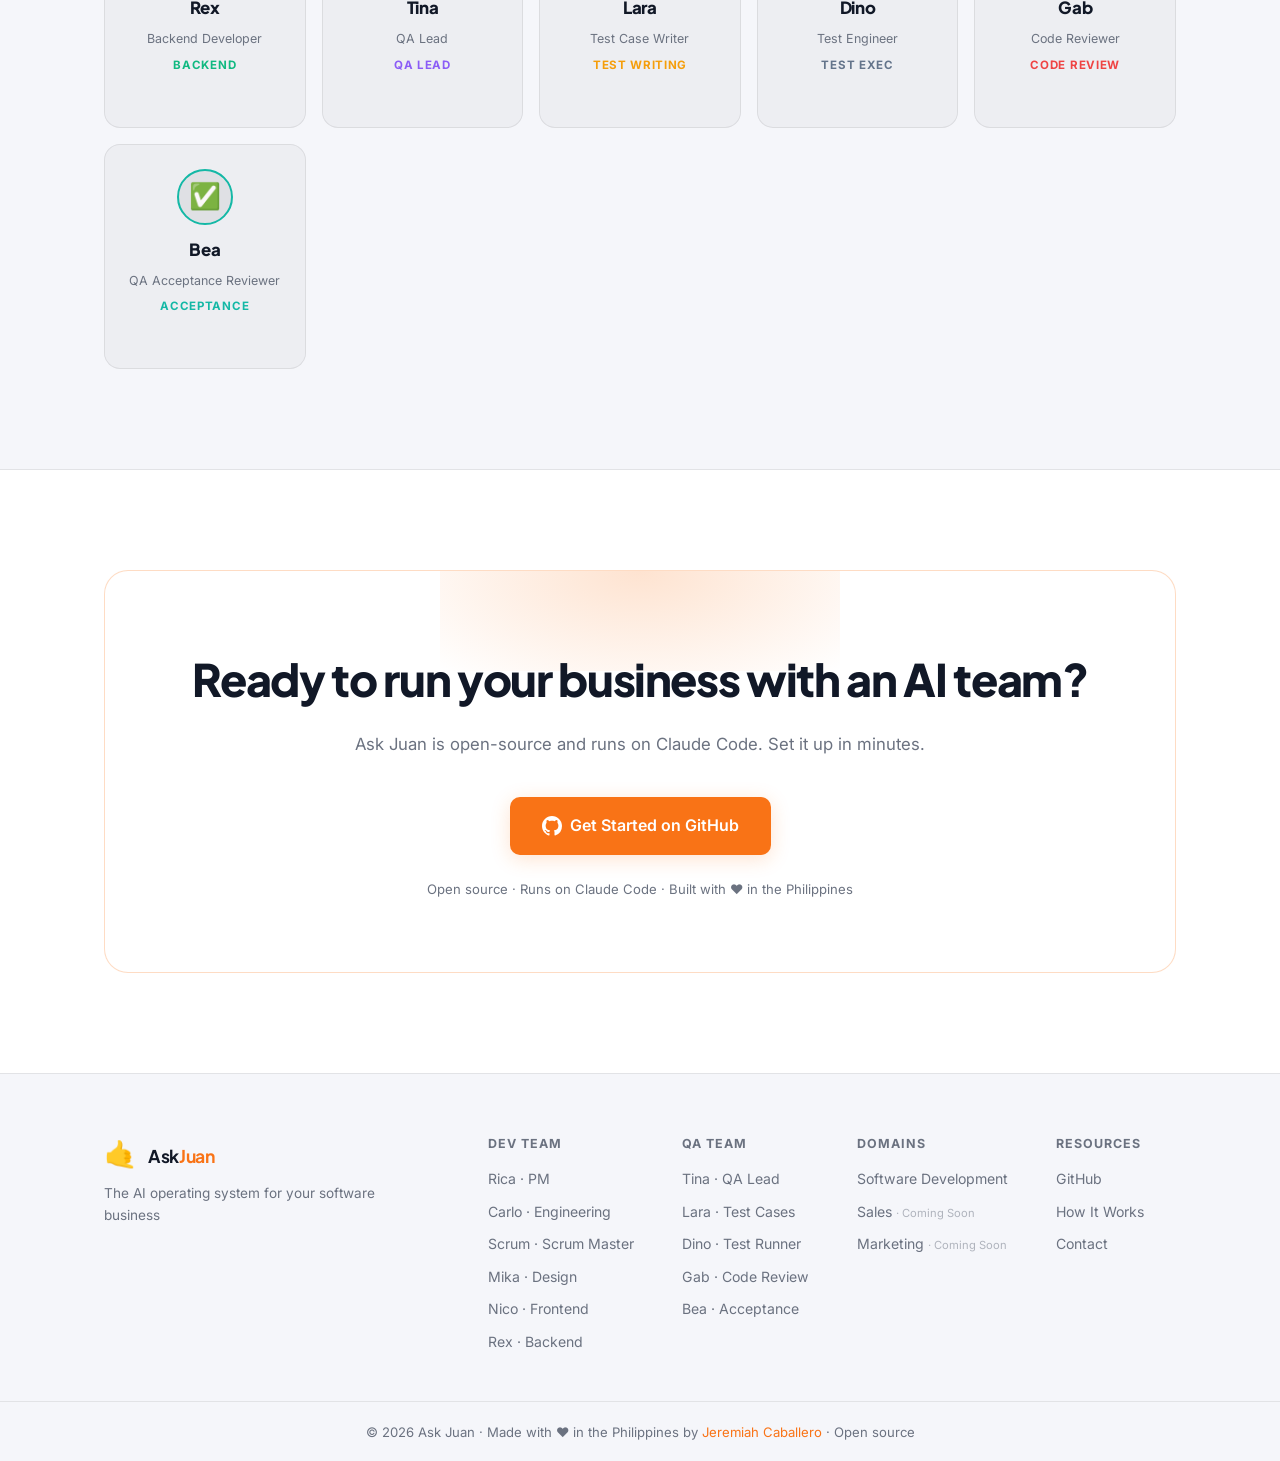
==== commit c1595da8: "feat: add Scrum Master agent and meeting skills to website - New Scrum agent card with standup, spri" ====
--- a/docs/index.html
+++ b/docs/index.html
@@ -65,7 +65,7 @@
           <a href="#how" class="btn btn-ghost">See how it works →</a>
         </div>
         <div class="hero-stats">
-          <div class="stat"><span class="stat-num">10</span><span class="stat-label">Specialists</span></div>
+          <div class="stat"><span class="stat-num">11</span><span class="stat-label">Specialists</span></div>
           <div class="stat-divider"></div>
           <div class="stat"><span class="stat-num">3</span><span class="stat-label">Domains</span></div>
           <div class="stat-divider"></div>
@@ -200,6 +200,7 @@
           <h5>Dev Team</h5>
           <a href="#agent/rica">Rica · PM</a>
           <a href="#agent/carlo">Carlo · Engineering</a>
+          <a href="#agent/scrum">Scrum · Scrum Master</a>
           <a href="#agent/mika">Mika · Design</a>
           <a href="#agent/nico">Nico · Frontend</a>
           <a href="#agent/rex">Rex · Backend</a>
--- a/docs/style.css
+++ b/docs/style.css
@@ -1484,7 +1484,7 @@
 
 .out-preview {
   border-top: 1px solid var(--border);
-  background: rgba(0,0,0,0.3);
+  background: #1e1e2e;
 }
 
 .out-preview-bar {
